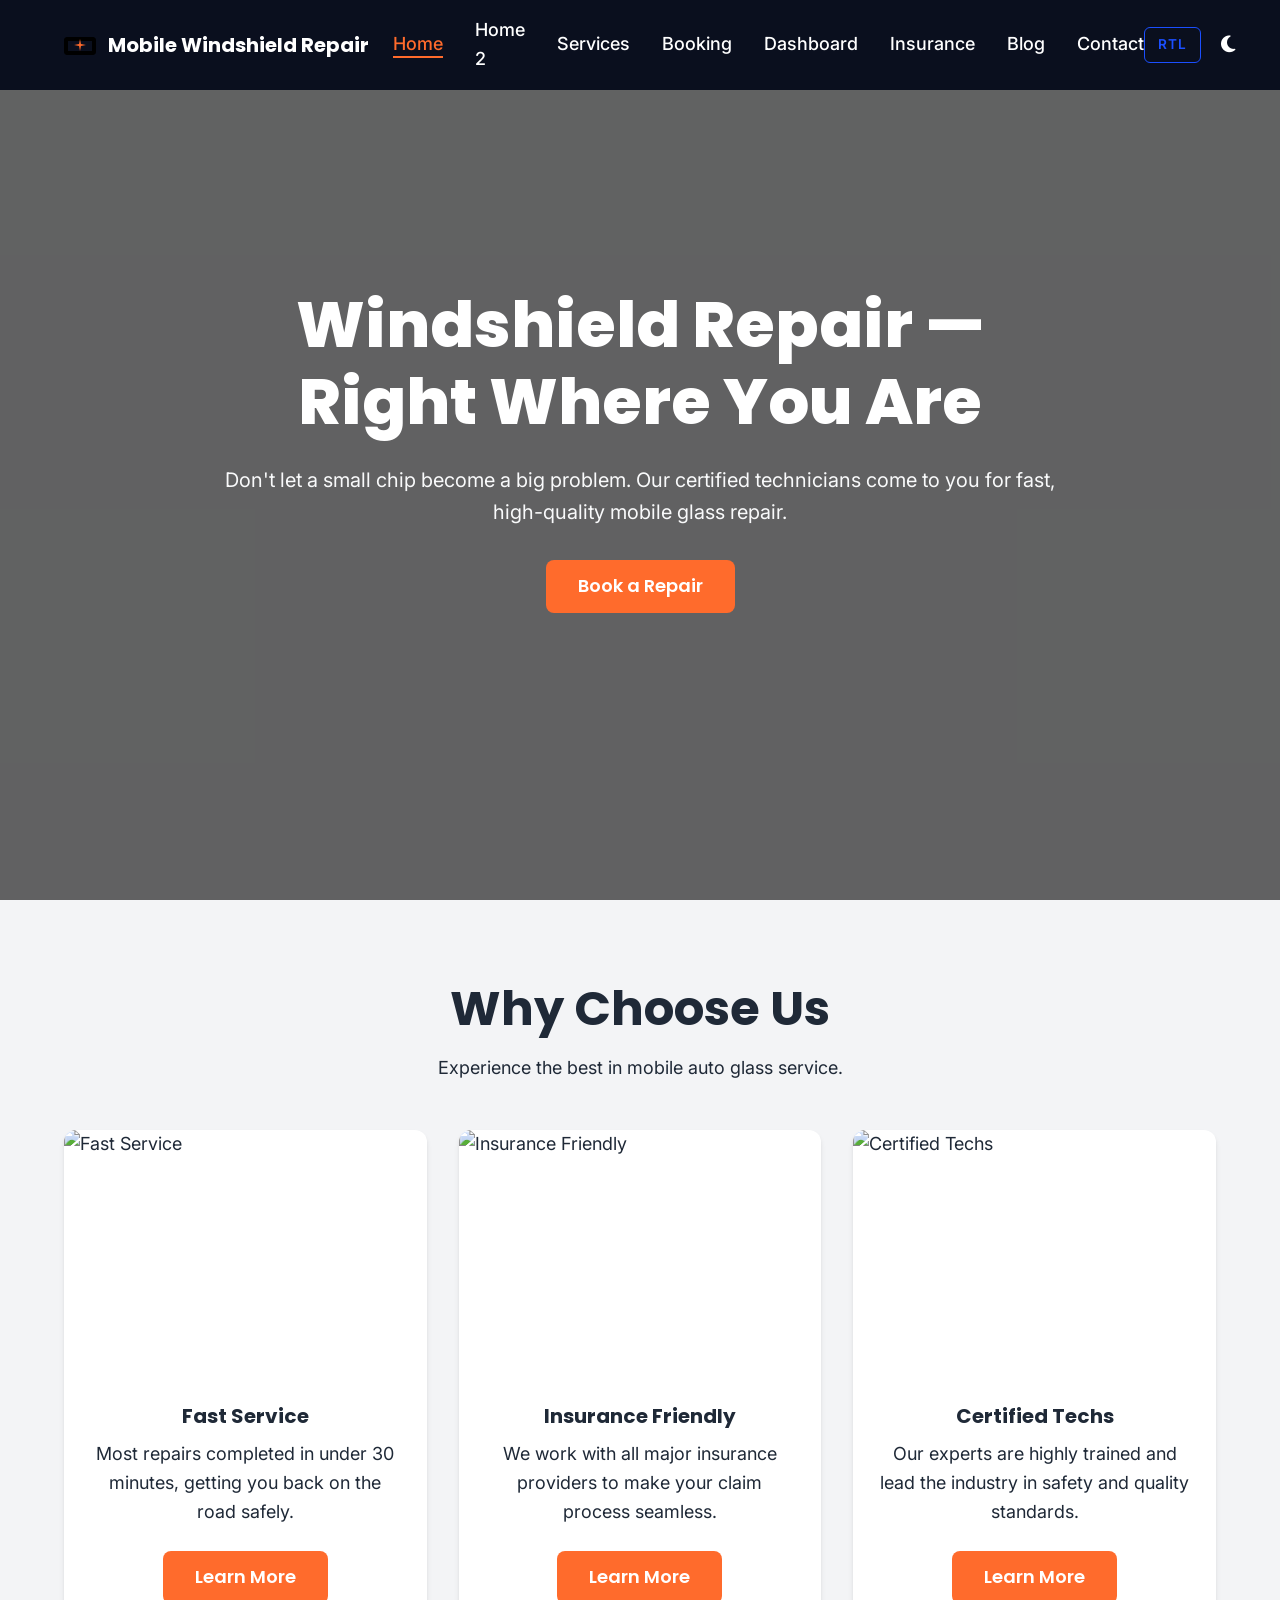
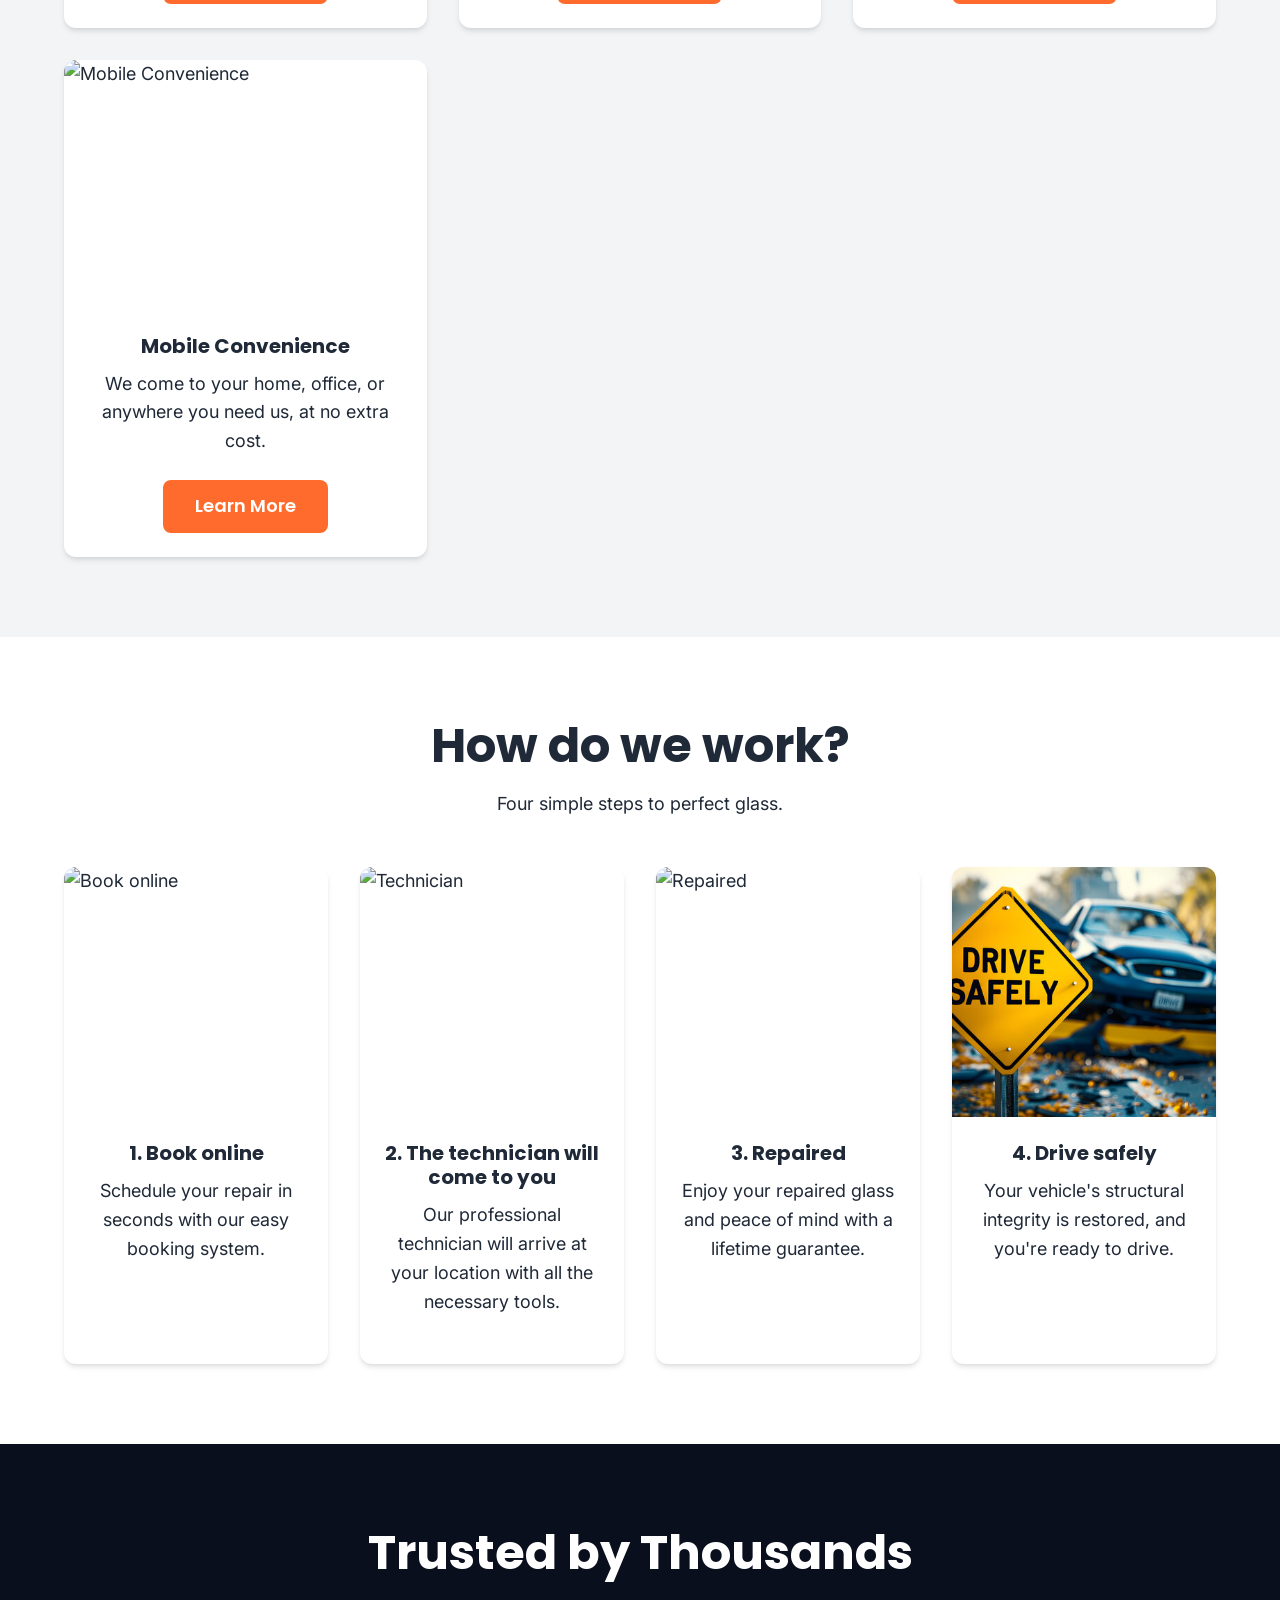
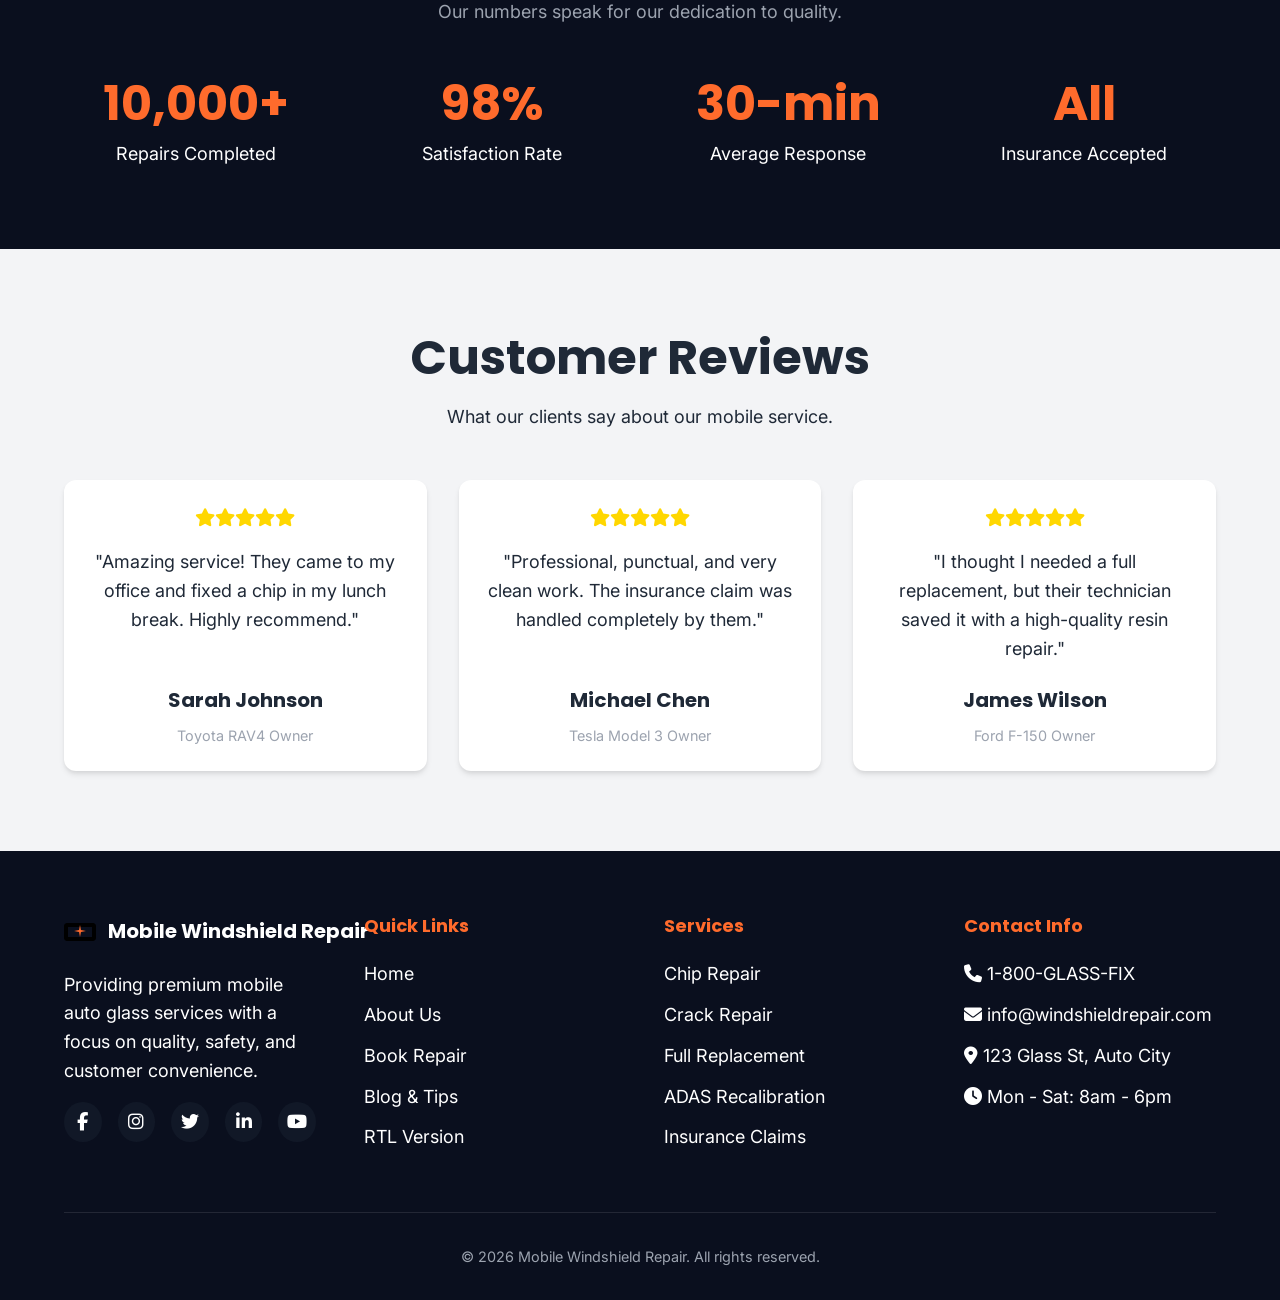
==== index.html @ b6309005 "first commit" ====
<!DOCTYPE html>
<html lang="en">

<head>
    <meta charset="UTF-8">
    <meta name="viewport" content="width=device-width, initial-scale=1.0">
    <title>Mobile Windshield Repair | Professional Auto Glass Service</title>
    <link rel="icon" type="image/svg+xml" href="assets/images/logo/logo.svg">

    <!-- Meta Tags for SEO -->
    <meta name="description"
        content="Fast, reliable mobile windshield repair and replacement services at your location. We handle insurance claims and offer same-day service.">

    <!-- CDN Links -->
    <link rel="preconnect" href="https://fonts.googleapis.com">
    <link
        href="https://fonts.googleapis.com/css2?family=Poppins:wght@400;600;700;800&family=Inter:wght@400;500;600&display=swap"
        rel="stylesheet">
    <link rel="stylesheet" href="https://cdnjs.cloudflare.com/ajax/libs/font-awesome/6.5.0/css/all.min.css">

    <!-- Custom CSS -->
    <link rel="stylesheet" href="assets/css/style.css">
    <link rel="stylesheet" href="assets/css/dark-mode.css">
    <link rel="stylesheet" href="assets/css/rtl.css">
    <link rel="stylesheet" href="assets/css/responsive.css">
</head>

<body>

    <!-- Navbar -->
    <nav class="navbar" id="main-nav">
        <a href="index.html" class="nav-brand">
            <img src="assets/images/logo/logo.svg" alt="Mobile Windshield Repair Logo" width="32" height="32">
            <span>Mobile Windshield Repair</span>
        </a>

        <ul class="nav-links">
            <li><a href="index.html" class="active">Home</a></li>
            <li><a href="home2.html">Home 2</a></li>
            <li><a href="services.html">Services</a></li>
            <li><a href="booking.html">Booking</a></li>
            <li><a href="dashboard.html">Dashboard</a></li>
            <li><a href="insurance.html">Insurance</a></li>
            <li><a href="blog.html">Blog</a></li>
            <li><a href="contact.html">Contact</a></li>
        </ul>

        <div class="nav-actions">
            <a href="#" id="rtl-toggle" class="rtl-btn">RTL</a>
            <button class="theme-toggle" aria-label="Toggle Dark Mode">
                <i class="fas fa-moon"></i>
            </button>
            <div class="mobile-toggle">
                <i class="fas fa-bars"></i>
            </div>
        </div>
    </nav>

    <!-- Hero Section -->
    <header class="hero"
        style="background-image: url('https://images.unsplash.com/photo-1635350736475-c8cef4b21906?ixlib=rb-4.0.3&auto=format&fit=crop&w=1600&q=80');">
        <div class="hero-overlay"></div>
        <div class="hero-content">
            <h1>Windshield Repair — Right Where You Are</h1>
            <p>Don't let a small chip become a big problem. Our certified technicians come to you for fast, high-quality
                mobile glass repair.</p>
            <div class="btn-wrapper">
                <a href="booking.html" class="btn">Book a Repair</a>
            </div>
        </div>
    </header>

    <!-- Section 1: Why Choose Us -->
    <section class="overview">
        <div class="section-title">
            <h2>Why Choose Us</h2>
            <p>Experience the best in mobile auto glass service.</p>
        </div>
        <div class="card-grid">
            <div class="card">
                <img src="https://images.unsplash.com/photo-1619642751034-765dfdf7c58e?auto=format&fit=crop&w=800&q=80"
                    alt="Fast Service" class="card-img">
                <div class="card-body">
                    <h3 class="card-title">Fast Service</h3>
                    <p class="card-text">Most repairs completed in under 30 minutes, getting you back on the road
                        safely.</p>
                    <div class="btn-wrapper">
                        <a href="services.html" class="btn">Learn More</a>
                    </div>
                </div>
            </div>
            <div class="card">
                <img src="https://images.unsplash.com/photo-1450101499163-c8848c66ca85?auto=format&fit=crop&w=800&q=80"
                    alt="Insurance Friendly" class="card-img">
                <div class="card-body">
                    <h3 class="card-title">Insurance Friendly</h3>
                    <p class="card-text">We work with all major insurance providers to make your claim process seamless.
                    </p>
                    <div class="btn-wrapper">
                        <a href="insurance.html" class="btn">Learn More</a>
                    </div>
                </div>
            </div>
            <div class="card">
                <img src="https://images.unsplash.com/photo-1581092160562-40aa08e78837?auto=format&fit=crop&w=800&q=80"
                    alt="Certified Techs" class="card-img">
                <div class="card-body">
                    <h3 class="card-title">Certified Techs</h3>
                    <p class="card-text">Our experts are highly trained and lead the industry in safety and quality
                        standards.</p>
                    <div class="btn-wrapper">
                        <a href="about.html" class="btn">Learn More</a>
                    </div>
                </div>
            </div>
            <div class="card">
                <img src="https://images.unsplash.com/photo-1533473359331-0135ef1b58bf?auto=format&fit=crop&w=800&q=80"
                    alt="Mobile Convenience" class="card-img">
                <div class="card-body">
                    <h3 class="card-title">Mobile Convenience</h3>
                    <p class="card-text">We come to your home, office, or anywhere you need us, at no extra cost.</p>
                    <div class="btn-wrapper">
                        <a href="booking.html" class="btn">Learn More</a>
                    </div>
                </div>
            </div>
        </div>
    </section>

    <!-- Section 2: How Do We Work? -->
    <section class="process" style="background-color: var(--white);">
        <div class="section-title">
            <h2>How do we work?</h2>
            <p>Four simple steps to perfect glass.</p>
        </div>
        <div class="card-grid" style="grid-template-columns: repeat(auto-fit, minmax(250px, 1fr));">
            <div class="card">
                <img src="https://images.unsplash.com/photo-1512428559087-560fa5ceab42?auto=format&fit=crop&w=800&q=80"
                    alt="Book online" class="card-img">
                <div class="card-body">
                    <h3 class="card-title">1. Book online</h3>
                    <p class="card-text">Schedule your repair in seconds with our easy booking system.</p>
                </div>
            </div>
            <div class="card">
                <img src="https://images.unsplash.com/photo-1549194388-f61be84a6e9e?auto=format&fit=crop&w=800&q=80"
                    alt="Technician" class="card-img">
                <div class="card-body">
                    <h3 class="card-title">2. The technician will come to you</h3>
                    <p class="card-text">Our professional technician will arrive at your location with all the necessary
                        tools.</p>
                </div>
            </div>
            <div class="card">
                <img src="assets/images/repaired.png" alt="Repaired" class="card-img">
                <div class="card-body">
                    <h3 class="card-title">3. Repaired</h3>
                    <p class="card-text">Enjoy your repaired glass and peace of mind with a lifetime guarantee.</p>
                </div>
            </div>
            <div class="card">
                <img src="assets/images/Drive safely.png" alt="Safe Driving" class="card-img">
                <div class="card-body">
                    <h3 class="card-title">4. Drive safely</h3>
                    <p class="card-text">Your vehicle's structural integrity is restored, and you're ready to drive.</p>
                </div>
            </div>
        </div>
    </section>

    <!-- Section 3: Trust Stats -->
    <section class="stats" style="background: var(--dark-bg); color: var(--white);">
        <div class="section-title">
            <h2 style="color: var(--white);">Trusted by Thousands</h2>
            <p style="color: var(--text-muted);">Our numbers speak for our dedication to quality.</p>
        </div>
        <div class="card-grid" style="grid-template-columns: repeat(auto-fit, minmax(200px, 1fr));">
            <div class="stat-item" style="text-align: center;">
                <h3 style="font-size: 3rem; color: var(--accent); margin-bottom: 0.5rem;">10,000+</h3>
                <p>Repairs Completed</p>
            </div>
            <div class="stat-item" style="text-align: center;">
                <h3 style="font-size: 3rem; color: var(--accent); margin-bottom: 0.5rem;">98%</h3>
                <p>Satisfaction Rate</p>
            </div>
            <div class="stat-item" style="text-align: center;">
                <h3 style="font-size: 3rem; color: var(--accent); margin-bottom: 0.5rem;">30-min</h3>
                <p>Average Response</p>
            </div>
            <div class="stat-item" style="text-align: center;">
                <h3 style="font-size: 3rem; color: var(--accent); margin-bottom: 0.5rem;">All</h3>
                <p>Insurance Accepted</p>
            </div>
        </div>
    </section>

    <!-- Section 4: Testimonials -->
    <section class="testimonials">
        <div class="section-title">
            <h2>Customer Reviews</h2>
            <p>What our clients say about our mobile service.</p>
        </div>
        <div class="card-grid">
            <div class="card">
                <div class="card-body">
                    <div class="stars" style="color: #FFD700; margin-bottom: 1rem;">
                        <i class="fas fa-star"></i><i class="fas fa-star"></i><i class="fas fa-star"></i><i
                            class="fas fa-star"></i><i class="fas fa-star"></i>
                    </div>
                    <p class="card-text">"Amazing service! They came to my office and fixed a chip in my lunch break.
                        Highly recommend."</p>
                    <h4 class="card-title">Sarah Johnson</h4>
                    <p style="font-size: 0.9rem; color: var(--text-muted);">Toyota RAV4 Owner</p>
                </div>
            </div>
            <div class="card">
                <div class="card-body">
                    <div class="stars" style="color: #FFD700; margin-bottom: 1rem;">
                        <i class="fas fa-star"></i><i class="fas fa-star"></i><i class="fas fa-star"></i><i
                            class="fas fa-star"></i><i class="fas fa-star"></i>
                    </div>
                    <p class="card-text">"Professional, punctual, and very clean work. The insurance claim was handled
                        completely by them."</p>
                    <h4 class="card-title">Michael Chen</h4>
                    <p style="font-size: 0.9rem; color: var(--text-muted);">Tesla Model 3 Owner</p>
                </div>
            </div>
            <div class="card">
                <div class="card-body">
                    <div class="stars" style="color: #FFD700; margin-bottom: 1rem;">
                        <i class="fas fa-star"></i><i class="fas fa-star"></i><i class="fas fa-star"></i><i
                            class="fas fa-star"></i><i class="fas fa-star"></i>
                    </div>
                    <p class="card-text">"I thought I needed a full replacement, but their technician saved it with a
                        high-quality resin repair."</p>
                    <h4 class="card-title">James Wilson</h4>
                    <p style="font-size: 0.9rem; color: var(--text-muted);">Ford F-150 Owner</p>
                </div>
            </div>
        </div>
    </section>

    <!-- Footer -->
    <footer>
        <div class="footer-grid">
            <div class="footer-column">
                <div class="footer-logo">
                    <a href="index.html" class="nav-brand">
                        <img src="assets/images/logo/logo.svg" alt="Mobile Windshield Repair Logo" width="32"
                            height="32">
                        <span>Mobile Windshield Repair</span>
                    </a>
                </div>
                <p>Providing premium mobile auto glass services with a focus on quality, safety, and customer
                    convenience.</p>
                <div class="social-links">
                    <a href="#"><i class="fab fa-facebook-f"></i></a>
                    <a href="#"><i class="fab fa-instagram"></i></a>
                    <a href="#"><i class="fab fa-twitter"></i></a>
                    <a href="#"><i class="fab fa-linkedin-in"></i></a>
                    <a href="#"><i class="fab fa-youtube"></i></a>
                </div>
            </div>
            <div class="footer-column">
                <h4>Quick Links</h4>
                <ul class="footer-links">
                    <li><a href="index.html">Home</a></li>
                    <li><a href="about.html">About Us</a></li>
                    <li><a href="booking.html">Book Repair</a></li>
                    <li><a href="blog.html">Blog & Tips</a></li>
                    <li><a href="rtl.html">RTL Version</a></li>
                </ul>
            </div>
            <div class="footer-column">
                <h4>Services</h4>
                <ul class="footer-links">
                    <li><a href="services.html">Chip Repair</a></li>
                    <li><a href="services.html">Crack Repair</a></li>
                    <li><a href="services.html">Full Replacement</a></li>
                    <li><a href="services.html">ADAS Recalibration</a></li>
                    <li><a href="insurance.html">Insurance Claims</a></li>
                </ul>
            </div>
            <div class="footer-column">
                <h4>Contact Info</h4>
                <ul class="footer-links">
                    <li><i class="fas fa-phone mr-2"></i> 1-800-GLASS-FIX</li>
                    <li><i class="fas fa-envelope mr-2"></i> info@windshieldrepair.com</li>
                    <li><i class="fas fa-map-marker-alt mr-2"></i> 123 Glass St, Auto City</li>
                    <li><i class="fas fa-clock mr-2"></i> Mon - Sat: 8am - 6pm</li>
                </ul>
            </div>
        </div>
        <div class="copyright-bar">
            &copy; 2026 Mobile Windshield Repair. All rights reserved.
        </div>
    </footer>

    <!-- Scripts -->
    <script src="assets/js/main.js"></script>
</body>

</html>
---- assets/css/style.css ----
:root {
  --primary: #1B4FFF;
  --primary-dark: #0D2EB0;
  --accent: #FF6B2C;
  --dark-bg: #0A0F1E;
  --dark-surface: #111827;
  --text-light: #F9FAFB;
  --text-muted: #9CA3AF;
  --card-bg: #FFFFFF;
  --border: #E5E7EB;
  --text-dark: #1F2937;
  --white: #FFFFFF;
  --transition: all 0.3s cubic-bezier(0.4, 0, 0.2, 1);
  --shadow: 0 4px 6px -1px rgba(0, 0, 0, 0.1), 0 2px 4px -1px rgba(0, 0, 0, 0.06);
  --shadow-lg: 0 10px 15px -3px rgba(0, 0, 0, 0.1), 0 4px 6px -2px rgba(0, 0, 0, 0.05);
}

* {
  margin: 0;
  padding: 0;
  box-sizing: border-box;
}

body {
  font-family: 'Inter', sans-serif;
  font-size: clamp(1rem, 0.95rem + 0.25vw, 1.125rem);
  line-height: 1.6;
  color: var(--text-dark);
  background-color: #F3F4F6;
  overflow-x: hidden;
  transition: var(--transition);
}

h1, h2, h3, h4, h5, h6 {
  font-family: 'Poppins', sans-serif;
  font-weight: 700;
  line-height: 1.2;
  margin-bottom: 1rem;
}

h1 { font-size: clamp(2.5rem, 2rem + 2.5vw, 4rem); font-weight: 800; }
h2 { font-size: clamp(2rem, 1.5rem + 2vw, 3rem); }
h3 { font-size: clamp(1.5rem, 1.2rem + 1.5vw, 2.25rem); }

a {
  text-decoration: none;
  color: inherit;
  transition: var(--transition);
}

ul { list-style: none; }

img {
  max-width: 100%;
  display: block;
  object-fit: cover;
}

/* Navbar */
.navbar {
  position: fixed;
  top: 0;
  left: 0;
  width: 100%;
  padding: 1rem 5%;
  display: flex;
  justify-content: space-between;
  align-items: center;
  z-index: 1000;
  transition: var(--transition);
  background: var(--dark-bg); /* Per rule: Logo never on white background */
  color: var(--white);
}

.navbar.scrolled {
  padding: 0.75rem 5%;
  background: var(--dark-surface);
  box-shadow: var(--shadow);
}

.nav-brand {
  display: flex;
  align-items: center;
  gap: 0.75rem;
  text-decoration: none;
  white-space: nowrap;
}

.nav-brand img {
  width: 32px;
  height: 32px;
  object-fit: contain;
}

.nav-brand span {
  font-family: 'Poppins', sans-serif;
  font-weight: 700;
  font-size: 1.25rem;
  color: var(--white);
  line-height: 1;
}

.nav-links {
  display: flex;
  gap: 2rem;
  align-items: center;
  margin-left: 3.5rem;
}

.nav-links a {
  position: relative;
  font-weight: 500;
  transition: var(--transition);
}

.nav-links a::after {
  content: '';
  position: absolute;
  width: 0;
  height: 2px;
  bottom: -4px;
  left: 0;
  background-color: var(--accent);
  transition: var(--transition);
}

.nav-links a:hover::after {
  width: 100%;
}

.nav-links a.active {
  color: var(--accent);
}

.nav-links a.active::after {
  width: 100%;
}

.nav-links a:hover {
  color: var(--accent);
}

.nav-actions {
  display: flex;
  align-items: center;
  gap: 1.25rem;
  margin-left: auto;
}

.rtl-btn {
  font-weight: 600;
  color: var(--primary);
  text-transform: uppercase;
  font-size: 0.85rem;
  letter-spacing: 1px;
  padding: 0.4rem 0.8rem;
  border: 1.5px solid var(--primary);
  border-radius: 6px;
  transition: var(--transition);
}

.rtl-btn:hover {
  background: var(--primary);
  color: var(--white);
}

.dark-mode .rtl-btn {
  color: var(--accent);
  border-color: var(--accent);
}

.dark-mode .rtl-btn:hover {
  background: var(--accent);
  color: var(--dark-bg);
}

/* Mobile Sidebar / Drawer */
.mobile-nav-overlay {
  position: fixed;
  top: 0;
  left: 0;
  width: 100%;
  height: 100%;
  background: rgba(0, 0, 0, 0.5);
  backdrop-filter: blur(4px);
  z-index: 998;
  opacity: 0;
  visibility: hidden;
  transition: var(--transition);
}

.mobile-nav-overlay.active {
  opacity: 1;
  visibility: visible;
}

.theme-toggle {
  background: none;
  border: none;
  color: var(--white);
  cursor: pointer;
  font-size: 1.2rem;
  transition: var(--transition);
}

.theme-toggle:hover {
  color: var(--accent);
  transform: rotate(15deg);
}

.mobile-toggle {
  display: none;
  font-size: 1.5rem;
  cursor: pointer;
  color: var(--white);
  line-height: 1;
  display: flex;
  align-items: center;
  justify-content: center;
}

/* Hero Section */
.hero {
  position: relative;
  height: 100vh;
  min-height: 600px;
  width: 100%;
  display: flex;
  align-items: center;
  justify-content: center;
  text-align: center;
  background-size: cover;
  background-position: center;
  background-repeat: no-repeat;
  color: var(--white);
}

.hero-overlay {
  position: absolute;
  top: 0;
  left: 0;
  width: 100%;
  height: 100%;
  background: rgba(0, 0, 0, 0.6);
  z-index: 1;
}

.hero-content {
  position: relative;
  z-index: 2;
  padding: 0 1rem;
  max-width: 900px;
}

.hero h1 { margin-bottom: 1.5rem; }
.hero p {
  font-size: 1.25rem;
  margin-bottom: 2rem;
  color: var(--text-light);
}

/* Buttons */
.btn-wrapper {
  display: flex;
  justify-content: center;
  width: 100%;
}

.btn {
  background: var(--accent);
  color: white;
  padding: 12px 32px;
  border-radius: 8px;
  border: none;
  cursor: pointer;
  font-weight: 600;
  font-family: 'Poppins', sans-serif;
  transition: var(--transition);
  display: inline-block;
}

.btn:hover {
  background: var(--primary-dark);
  transform: translateY(-2px);
  box-shadow: var(--shadow-lg);
}

.btn-outline {
  background: transparent;
  border: 2px solid var(--white);
  color: var(--white);
}

.btn-outline:hover {
  background: var(--white);
  color: var(--dark-bg);
}

/* Generic Section Styling */
section {
  padding: 5rem 5%;
}

.section-title {
  text-align: center;
  margin-bottom: 3rem;
}

/* Cards */
.card-grid {
  display: grid;
  grid-template-columns: repeat(auto-fit, minmax(320px, 1fr));
  gap: 2rem;
  width: 100%;
  max-width: 1200px;
  margin: 0 auto;
}

.card {
  background: var(--card-bg);
  border-radius: 12px;
  overflow: hidden;
  box-shadow: var(--shadow);
  transition: var(--transition);
  display: flex;
  flex-direction: column;
  height: 100%; /* Ensure all cards in a row have the same height */
}

.card:hover {
  transform: translateY(-10px);
  box-shadow: var(--shadow-lg);
}

.card-img {
  width: 100%;
  height: 250px;
  object-fit: cover;
}

.card-body {
  padding: 1.5rem;
  display: flex;
  flex-direction: column;
  flex-grow: 1;
  text-align: center;
}

.card-title {
  font-size: 1.25rem;
  margin-bottom: 0.75rem;
}

.card-text {
  color: var(--text-dark);
  margin-bottom: 1.5rem;
  flex-grow: 1;
}

/* Global Premium FAQ - Reusable Component */
.faq-premium-section {
  background: var(--white);
  padding: 5rem 2rem;
}

.faq-premium-section.alt-bg {
  background: #F0FDF9; /* Light teal background */
}

.faq-premium-container {
  max-width: 900px;
  margin: 0 auto;
}

.faq-premium-badge {
  color: #1D9E75;
  font-weight: 700;
  text-transform: uppercase;
  font-size: 0.85rem;
  letter-spacing: 1.5px;
  display: block;
  text-align: center;
  margin-bottom: 0.75rem;
}

.faq-premium-title {
  font-size: 2.5rem;
  font-weight: 800;
  text-align: center;
  margin-bottom: 3.5rem;
  color: #2D3E50;
}

.faq-premium-item {
  background: var(--white);
  border: 1px solid #E0E7ED;
  border-radius: 18px;
  margin-bottom: 1.25rem;
  transition: all 0.4s cubic-bezier(0.4, 0, 0.2, 1);
  box-shadow: 0 4px 12px rgba(0,0,0,0.03);
}

.faq-premium-item.active {
  border-color: #9FE1CB;
  box-shadow: 0 12px 30px rgba(29, 158, 117, 0.12);
}

.faq-premium-header {
  padding: 1.75rem 2rem;
  display: flex;
  align-items: center;
  gap: 1.5rem;
  cursor: pointer;
  user-select: none;
}

.faq-q-icon {
  width: 30px;
  height: 30px;
  background: #1D9E75;
  color: var(--white);
  border-radius: 50%;
  display: flex;
  align-items: center;
  justify-content: center;
  font-size: 0.85rem;
  flex-shrink: 0;
}

.faq-premium-header h4 {
  margin: 0;
  font-size: 1.2rem;
  font-weight: 700;
  color: #2D3E50;
  flex-grow: 1;
}

.faq-toggle-icon {
  width: 36px;
  height: 36px;
  background: #F0FDF9;
  color: #1D9E75;
  border-radius: 50%;
  display: flex;
  align-items: center;
  justify-content: center;
  transition: all 0.3s ease;
}

.faq-premium-item.active .faq-toggle-icon {
  background: #1D9E75;
  color: var(--white);
  transform: rotate(180deg);
}

.faq-premium-content {
  max-height: 0;
  overflow: hidden;
  transition: all 0.4s cubic-bezier(0.4, 0, 0.2, 1);
  padding: 0 2rem 0 4.8rem;
  color: #64748B;
  font-size: 1.05rem;
  line-height: 1.7;
}

.faq-premium-item.active .faq-premium-content {
  max-height: 400px;
  padding-bottom: 2rem;
}

.contact-card {
  display: flex !important;
  flex-direction: column !important;
  height: 100% !important;
  justify-content: flex-start;
}

.contact-card p {
  min-height: 3rem; /* Space for ~2 lines of text */
  margin-bottom: 1.5rem;
}

.contact-card .btn-wrapper {
  margin-top: auto !important;
}

.contact-main-grid {
  display: grid;
  grid-template-columns: 1.2fr 0.8fr;
  gap: 3rem;
  max-width: 1200px;
  margin: 0 auto;
  align-items: stretch;
}

.contact-form-side,
.contact-map-side {
  display: flex;
  flex-direction: column;
}

.contact-form-side .card {
  flex-grow: 1;
  display: flex;
  flex-direction: column;
}

.contact-form-side form {
  flex-grow: 1;
  display: flex;
  flex-direction: column;
}

.form-message-wrapper {
  flex-grow: 1;
  display: flex;
  flex-direction: column;
  margin-bottom: 1.5rem;
}

.form-message-wrapper textarea {
  flex-grow: 1;
  min-height: 120px;
}

.contact-map-side iframe {
  flex-grow: 1;
  border-radius: 12px;
  box-shadow: var(--shadow);
  min-height: 450px;
}

@media (max-width: 992px) {
  .contact-main-grid {
    grid-template-columns: 1fr;
  }
  .contact-map-side iframe {
    height: 400px;
  }
}

/* Footer */
footer {
  background: var(--dark-bg);
  color: var(--white);
  padding: 4rem 5% 2rem;
}

.footer-grid {
  display: grid;
  grid-template-columns: repeat(auto-fit, minmax(200px, 1fr));
  gap: 3rem;
  margin-bottom: 3rem;
}

.footer-logo {
  margin-bottom: 1.5rem;
}

.footer-column h4 {
  margin-bottom: 1.5rem;
  color: var(--accent);
}

.footer-links li {
  margin-bottom: 0.75rem;
}

.footer-links a:hover {
  color: var(--accent);
  padding-left: 5px;
}

.social-links {
  display: flex;
  gap: 1rem;
  margin-top: 1rem;
}

.social-links a {
  width: 40px;
  height: 40px;
  border-radius: 50%;
  background: var(--dark-surface);
  display: flex;
  align-items: center;
  justify-content: center;
  transition: var(--transition);
}

.social-links a:hover {
  background: var(--accent);
  transform: translateY(-3px);
}

.copyright-bar {
  text-align: center;
  padding-top: 2rem;
  border-top: 1px solid rgba(255, 255, 255, 0.1);
  font-size: 0.9rem;
  color: var(--text-muted);
}

/* Dashboard Sidebar (Mobile) */
.dashboard-sidebar {
  position: fixed;
  top: 0;
  left: -280px;
  width: 280px;
  height: 100%;
  background: var(--dark-surface);
  z-index: 1001;
  padding: 6rem 1.5rem 2rem;
  transition: var(--transition);
  box-shadow: var(--shadow-lg);
  display: flex;
  flex-direction: column;
}

.dashboard-sidebar.active {
  left: 0;
}

[dir="rtl"] .dashboard-sidebar {
  left: auto;
  right: -280px;
}

[dir="rtl"] .dashboard-sidebar.active {
  right: 0;
}

.sidebar-links {
  list-style: none;
  margin-top: 1rem;
}

.sidebar-links li {
  margin-bottom: 0.5rem;
}

.sidebar-links a {
  color: var(--white);
  font-size: 1.1rem;
  display: flex;
  align-items: center;
  gap: 1rem;
  padding: 0.8rem 1rem;
  border-radius: 8px;
  transition: var(--transition);
}

.sidebar-links a:hover,
.sidebar-links a.active {
  background: var(--accent);
  color: var(--white);
}

.sidebar-toggle {
  display: none;
  background: none;
  border: none;
  color: var(--primary);
  font-size: 1.5rem;
  cursor: pointer;
  margin-bottom: 1.5rem;
}

@media (max-width: 1024px) {
  .sidebar-toggle {
    display: block;
  }
}
---- assets/css/dark-mode.css ----
body.dark-mode {
  background-color: var(--dark-bg);
  color: var(--text-light);
}

.dark-mode :root {
  --card-bg: var(--dark-surface);
  --text-dark: var(--text-light);
  --border: rgba(255, 255, 255, 0.1);
}

.dark-mode .card {
  background: var(--dark-surface);
  border: 1px solid var(--border);
}

.dark-mode .card-text {
  color: var(--text-muted);
}

.dark-mode section {
  background: var(--dark-bg);
}

.dark-mode section:nth-child(even) {
  background: var(--dark-surface);
}

.dark-mode p {
  color: var(--text-muted);
}

.dark-mode .nav-links a {
  color: var(--text-light);
}

.dark-mode .navbar.scrolled {
  background: rgba(10, 15, 30, 0.95);
  backdrop-filter: blur(10px);
}
---- assets/css/rtl.css ----
/* Global RTL adjustments */
[dir="rtl"] {
    direction: rtl;
}

[dir="rtl"] body {
    text-align: right;
    font-family: 'Inter', 'Poppins', sans-serif;
}

/* Navbar Mirroring */
[dir="rtl"] .navbar {
    flex-direction: row-reverse !important;
}

[dir="rtl"] .nav-brand {
    margin-right: 0 !important;
    margin-left: auto !important;
    flex-direction: row-reverse;
}

[dir="rtl"] .nav-links {
    flex-direction: column; /* Mobile Drawer */
    text-align: right;
    margin-left: 0 !important;
}

@media (min-width: 1025px) {
    [dir="rtl"] .nav-links {
        flex-direction: row-reverse !important;
        margin-right: 3.5rem !important;
        margin-left: 0 !important;
    }
}

[dir="rtl"] .nav-actions {
    flex-direction: row-reverse;
    margin-right: auto !important;
    margin-left: 0 !important;
}

/* Component Mirroring */
[dir="rtl"] .hero-content {
    text-align: right;
}

[dir="rtl"] .card {
    text-align: right;
}

[dir="rtl"] .card-img {
    order: 2; /* If grid/flex */
}

[dir="rtl"] .btn-wrapper {
    justify-content: flex-start;
}

[dir="rtl"] .faq-premium-header {
    flex-direction: row-reverse;
}

[dir="rtl"] .faq-premium-content {
    padding-right: 4.5rem;
    padding-left: 1.5rem;
}

[dir="rtl"] .footer-grid {
    text-align: right;
}

[dir="rtl"] .footer-column {
    text-align: right;
}

[dir="rtl"] .social-links {
    flex-direction: row-reverse;
    justify-content: flex-start;
}

[dir="rtl"] .ml-auto {
    margin-right: auto;
    margin-left: 0;
}

[dir="rtl"] .mr-2 {
    margin-left: 0.5rem;
    margin-right: 0;
}

[dir="rtl"] .fa-chevron-right::before { content: "\f053"; }
[dir="rtl"] .fa-chevron-left::before { content: "\f054"; }
[dir="rtl"] .fa-arrow-right::before { content: "\f060"; }
---- assets/css/responsive.css ----
/* Global Overflow Safety */
html, body {
  overflow-x: hidden;
  width: 100%;
  position: relative;
}

/* 1. Mobile (Up to 576px) */
@media (max-width: 576px) {
  .nav-links {
    position: fixed;
    top: 0;
    right: -100%;
    width: 280px;
    height: 100vh;
    background: var(--dark-surface);
    flex-direction: column;
    padding: 6rem 2rem 2rem;
    z-index: 1000;
    transition: 0.4s ease-in-out;
    box-shadow: -10px 0 30px rgba(0,0,0,0.3);
  }

  [dir="rtl"] .nav-links {
    right: auto;
    left: -100%;
    box-shadow: 10px 0 30px rgba(0,0,0,0.3);
  }

  .nav-links.active {
    right: 0;
  }

  [dir="rtl"] .nav-links.active {
    right: auto;
    left: 0;
  }

  .nav-links li {
    width: 100%;
  }

  .nav-links a {
    font-size: 1.2rem;
    display: block;
    padding: 0.8rem 0;
    color: var(--white);
  }

  .mobile-toggle {
    display: flex !important;
  }

  .nav-brand span {
    font-size: 1rem;
  }

  .nav-brand img {
    width: 26px;
    height: 26px;
  }

  .nav-actions {
    gap: 0.75rem;
  }

  .rtl-btn {
    font-size: 0.75rem;
    padding: 0.3rem 0.6rem;
  }

  footer {
    text-align: center;
  }

  .social-links {
    justify-content: center;
  }

  .hero h1 { font-size: 2.2rem; }
  .section-title h2 { font-size: 1.8rem; }
  .card-grid { grid-template-columns: 1fr; }
}

/* 2. Tablet (577px – 1024px) */
@media (min-width: 577px) and (max-width: 1024px) {
  .nav-links {
    position: fixed;
    top: 0;
    right: -100%;
    width: 320px;
    height: 100vh;
    background: var(--dark-surface);
    flex-direction: column;
    padding: 6rem 2rem 2rem;
    z-index: 1000;
    transition: 0.4s ease-in-out;
  }

  .nav-links.active {
    right: 0;
  }

  [dir="rtl"] .nav-links {
    right: auto;
    left: -100%;
  }

  [dir="rtl"] .nav-links.active {
    right: auto;
    left: 0;
  }

  .mobile-toggle {
    display: block !important;
  }

  .card-grid { grid-template-columns: repeat(2, 1fr); }
  .hero h1 { font-size: 3rem; }
}

/* 3. Desktop (Above 1024px) */
@media (min-width: 1025px) {
  .mobile-toggle { display: none !important; }
  .mobile-nav-overlay { display: none !important; }
}
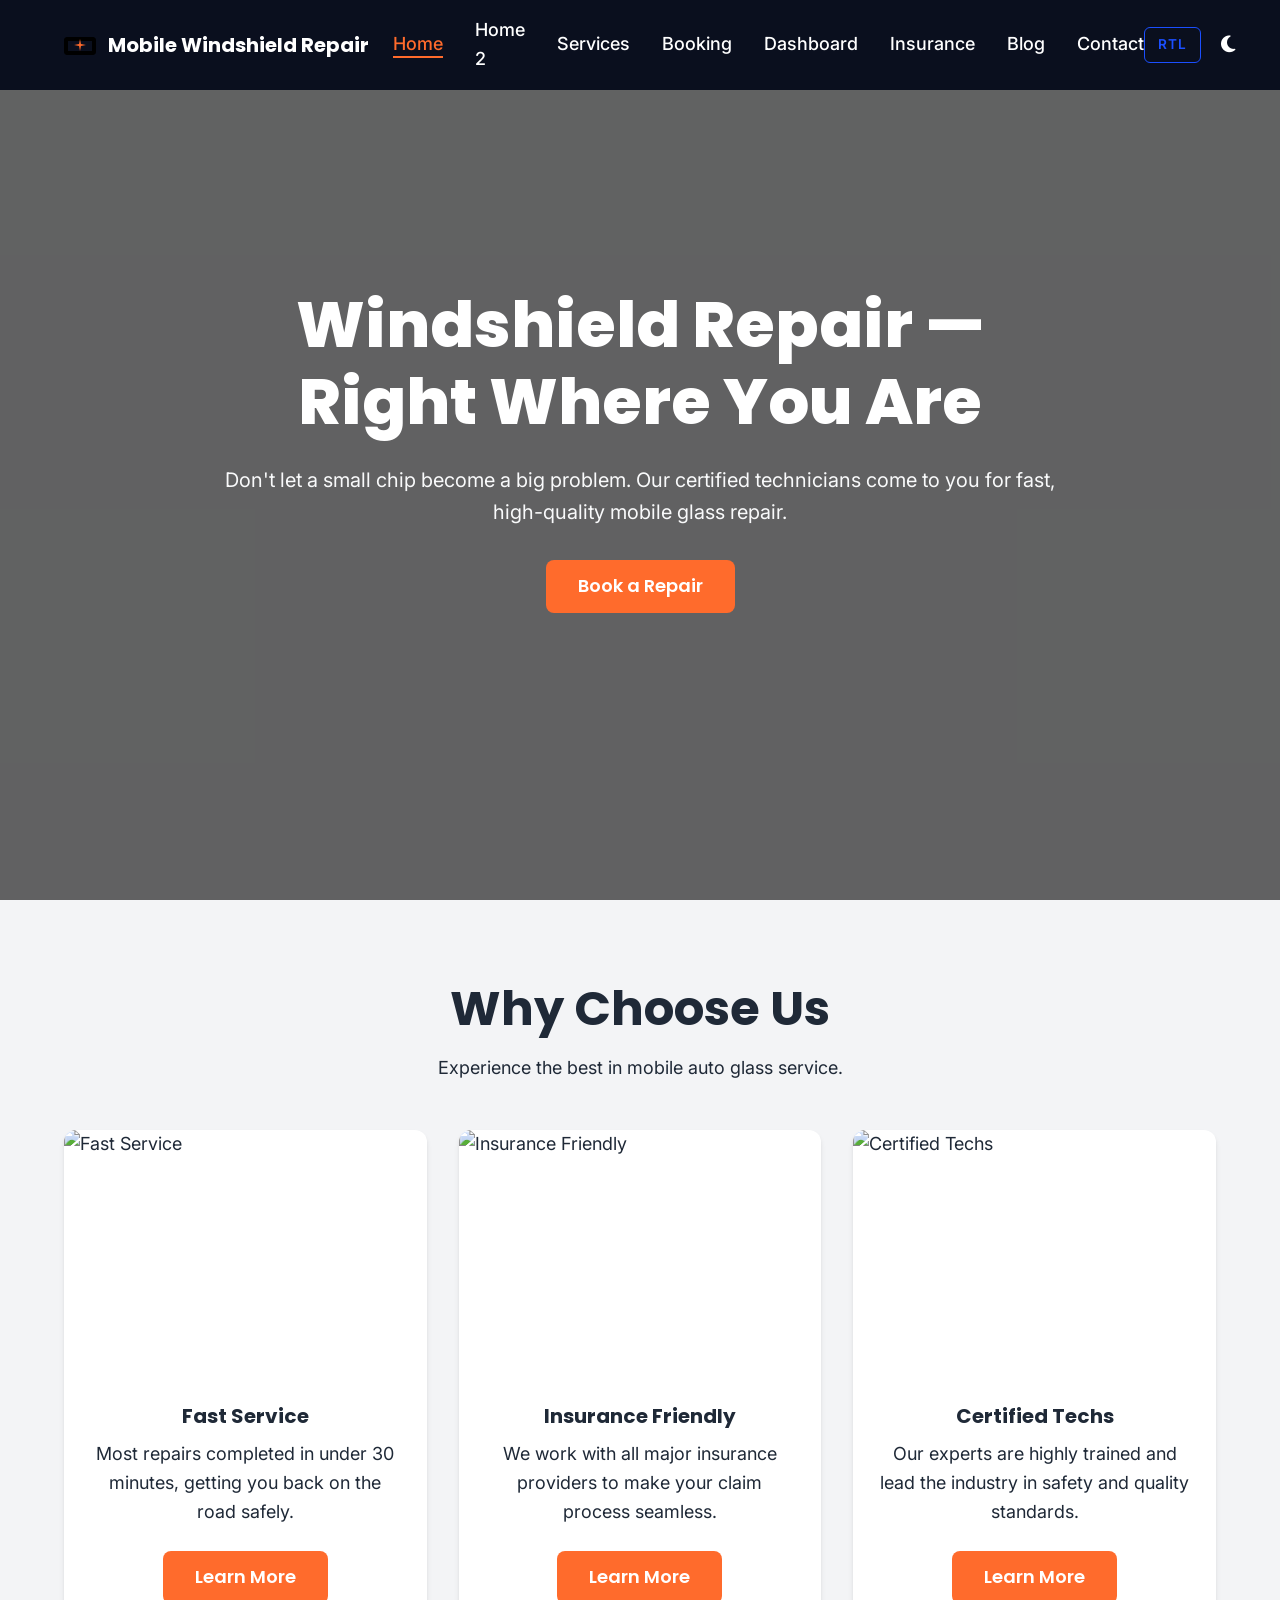
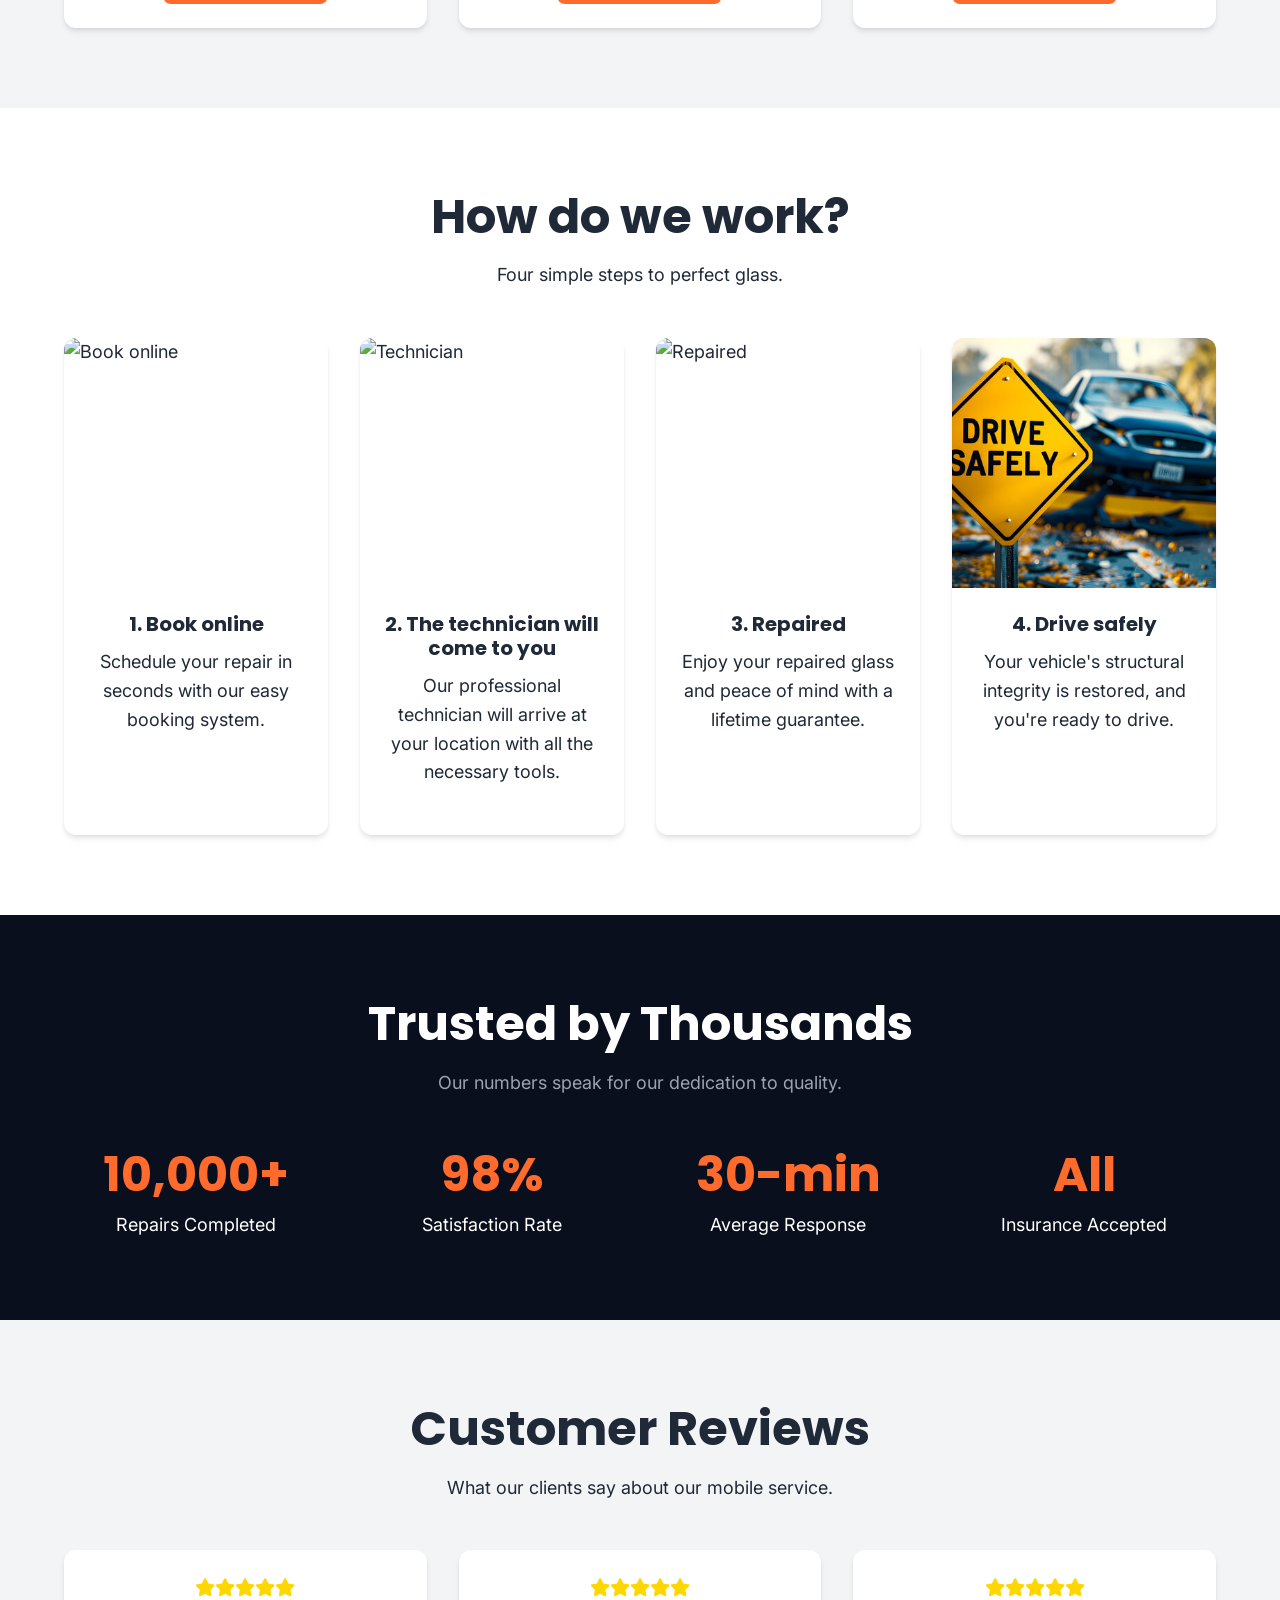
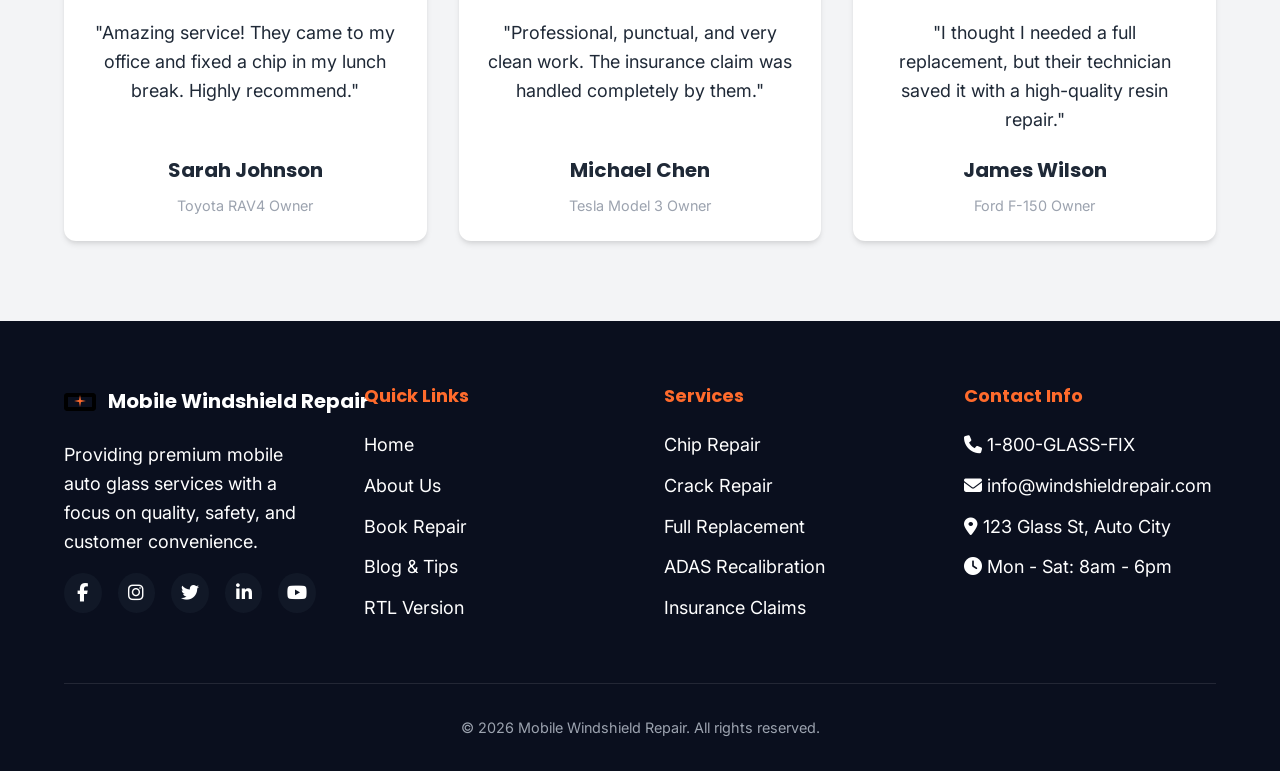
==== commit fbe35813: "commit" ====
--- a/index.html
+++ b/index.html
@@ -113,17 +113,6 @@
                     </div>
                 </div>
             </div>
-            <div class="card">
-                <img src="https://images.unsplash.com/photo-1533473359331-0135ef1b58bf?auto=format&fit=crop&w=800&q=80"
-                    alt="Mobile Convenience" class="card-img">
-                <div class="card-body">
-                    <h3 class="card-title">Mobile Convenience</h3>
-                    <p class="card-text">We come to your home, office, or anywhere you need us, at no extra cost.</p>
-                    <div class="btn-wrapper">
-                        <a href="booking.html" class="btn">Learn More</a>
-                    </div>
-                </div>
-            </div>
         </div>
     </section>
 
--- a/assets/css/rtl.css
+++ b/assets/css/rtl.css
@@ -1,4 +1,8 @@
-/* Global RTL adjustments */
+/* ==========================================================================
+   Comprehensive RTL (Right-to-Left) Styles
+   ========================================================================== */
+
+/* 1. Global & Typography */
 [dir="rtl"] {
     direction: rtl;
 }
@@ -8,63 +12,146 @@
     font-family: 'Inter', 'Poppins', sans-serif;
 }
 
-/* Navbar Mirroring */
+[dir="rtl"] h1, 
+[dir="rtl"] h2, 
+[dir="rtl"] h3,
+[dir="rtl"] h4,
+[dir="rtl"] .section-title h2,
+[dir="rtl"] .section-title p,
+[dir="rtl"] .card-title {
+    text-align: center !important;
+}
+
+/* 2. Navbar & Navigation */
 [dir="rtl"] .navbar {
-    flex-direction: row-reverse !important;
+    flex-direction: row !important; /* Keep row, but direction handles the flip */
 }
 
 [dir="rtl"] .nav-brand {
     margin-right: 0 !important;
-    margin-left: auto !important;
-    flex-direction: row-reverse;
+    margin-left: 0 !important;
 }
 
 [dir="rtl"] .nav-links {
-    flex-direction: column; /* Mobile Drawer */
-    text-align: right;
-    margin-left: 0 !important;
-}
-
-@media (min-width: 1025px) {
+    margin-left: 0 !important;
+    margin-right: 3.5rem !important;
+}
+
+[dir="rtl"] .nav-actions {
+    margin-left: 0 !important;
+    margin-right: auto !important;
+}
+
+/* Mobile Drawer (Responsive Navbar) */
+@media (max-width: 1024px) {
     [dir="rtl"] .nav-links {
-        flex-direction: row-reverse !important;
-        margin-right: 3.5rem !important;
-        margin-left: 0 !important;
-    }
-}
-
-[dir="rtl"] .nav-actions {
-    flex-direction: row-reverse;
-    margin-right: auto !important;
-    margin-left: 0 !important;
-}
-
-/* Component Mirroring */
+        left: auto !important;
+        right: -100% !important;
+        transition: right 0.4s cubic-bezier(0.4, 0, 0.2, 1);
+    }
+
+    [dir="rtl"] .nav-links.active {
+        right: 0 !important;
+        left: auto !important;
+    }
+
+    [dir="rtl"] .nav-links li {
+        text-align: right;
+    }
+}
+
+/* 3. Hero & Content Sections */
 [dir="rtl"] .hero-content {
     text-align: right;
 }
 
-[dir="rtl"] .card {
-    text-align: right;
-}
-
-[dir="rtl"] .card-img {
-    order: 2; /* If grid/flex */
+[dir="rtl"] .section-title {
+    text-align: center; /* Titles usually stay centered */
 }
 
 [dir="rtl"] .btn-wrapper {
     justify-content: flex-start;
 }
 
+/* 4. Cards & Grid Work */
+[dir="rtl"] .card {
+    text-align: right;
+}
+
+[dir="rtl"] .card-body {
+    text-align: right;
+}
+
+/* Horizontal Cards (Special case in home2.html) */
+[dir="rtl"] [style*="flex-direction: row"] {
+    flex-direction: row !important; /* RTL handles mirroring naturally if we allow it */
+}
+
+[dir="rtl"] [style*="flex-direction: row-reverse"] {
+    flex-direction: row-reverse !important;
+}
+
+/* 5. Specific Page Sections */
+/* Featured Post & Horizontal Cards */
+[dir="rtl"] .featured-post .card,
+[dir="rtl"] .services-list .card {
+    flex-direction: row !important;
+}
+
+[dir="rtl"] .featured-post .card-body,
+[dir="rtl"] .services-list .card-body {
+    text-align: right !important;
+}
+
+/* Newsletter & Forms */
+[dir="rtl"] .newsletter form {
+    flex-direction: row;
+}
+
+[dir="rtl"] .claim-form .card {
+    text-align: right !important;
+}
+
+[dir="rtl"] .form-group input,
+[dir="rtl"] .form-group select,
+[dir="rtl"] .form-group textarea {
+    text-align: right;
+}
+
+[dir="rtl"] .form-group {
+    text-align: right !important;
+}
+
+/* Specific Page Overrides */
+[dir="rtl"] .contact-main-grid {
+    grid-template-columns: 0.8fr 1.2fr !important; /* Flip column widths */
+}
+
+[dir="rtl"] .newsletter input {
+    text-align: right;
+}
+
+/* 6. Components: FAQ, Stats, Testimonials */
 [dir="rtl"] .faq-premium-header {
-    flex-direction: row-reverse;
+    flex-direction: row; /* Let RTL handle it */
 }
 
 [dir="rtl"] .faq-premium-content {
-    padding-right: 4.5rem;
-    padding-left: 1.5rem;
-}
-
+    padding: 0 4.8rem 0 2rem !important;
+}
+
+[dir="rtl"] .stat-item, 
+[dir="rtl"] .stat-card {
+    text-align: center;
+}
+
+[dir="rtl"] .stars {
+    display: flex;
+    justify-content: flex-start;
+    gap: 0.25rem;
+}
+
+/* 6. Footer */
 [dir="rtl"] .footer-grid {
     text-align: right;
 }
@@ -73,21 +160,75 @@
     text-align: right;
 }
 
+[dir="rtl"] .footer-links a:hover {
+    padding-left: 0;
+    padding-right: 5px;
+}
+
 [dir="rtl"] .social-links {
-    flex-direction: row-reverse;
     justify-content: flex-start;
 }
 
+[dir="rtl"] .copyright-bar {
+    text-align: center;
+}
+
+/* 7. Dashboard Specifics */
+[dir="rtl"] .dashboard-sidebar {
+    left: auto !important;
+    right: 0 !important;
+    box-shadow: -4px 0 10px rgba(0,0,0,0.1) !important;
+}
+
+[dir="rtl"] .main-content {
+    margin-left: 0 !important;
+    margin-right: 280px !important;
+}
+
+@media (max-width: 1024px) {
+    [dir="rtl"] .dashboard-sidebar {
+        right: -280px !important;
+        left: auto !important;
+        transform: translateX(0) !important;
+    }
+
+    [dir="rtl"] .dashboard-sidebar.active {
+        right: 0 !important;
+    }
+
+    [dir="rtl"] .main-content {
+        margin-right: 0 !important;
+    }
+}
+
+/* 8. Utility Flips */
 [dir="rtl"] .ml-auto {
-    margin-right: auto;
-    margin-left: 0;
+    margin-right: auto !important;
+    margin-left: 0 !important;
 }
 
 [dir="rtl"] .mr-2 {
+    margin-left: 0.5rem !important;
+    margin-right: 0 !important;
+}
+
+[dir="rtl"] .mr-3 {
+    margin-left: 0.75rem !important;
+    margin-right: 0 !important;
+}
+
+/* 9. Directional Icons */
+[dir="rtl"] .fa-chevron-right::before { content: "\f053"; } /* Left chevron */
+[dir="rtl"] .fa-chevron-left::before { content: "\f054"; }  /* Right chevron */
+[dir="rtl"] .fa-arrow-right::before { content: "\f060"; }   /* Left arrow */
+[dir="rtl"] .fa-arrow-left::before { content: "\f061"; }    /* Right arrow */
+[dir="rtl"] .fa-angle-right::before { content: "\f104"; }   /* Angle left */
+[dir="rtl"] .fa-angle-left::before { content: "\f105"; }    /* Angle right */
+
+[dir="rtl"] .fa-phone,
+[dir="rtl"] .fa-envelope,
+[dir="rtl"] .fa-map-marker-alt,
+[dir="rtl"] .fa-clock {
     margin-left: 0.5rem;
     margin-right: 0;
 }
-
-[dir="rtl"] .fa-chevron-right::before { content: "\f053"; }
-[dir="rtl"] .fa-chevron-left::before { content: "\f054"; }
-[dir="rtl"] .fa-arrow-right::before { content: "\f060"; }
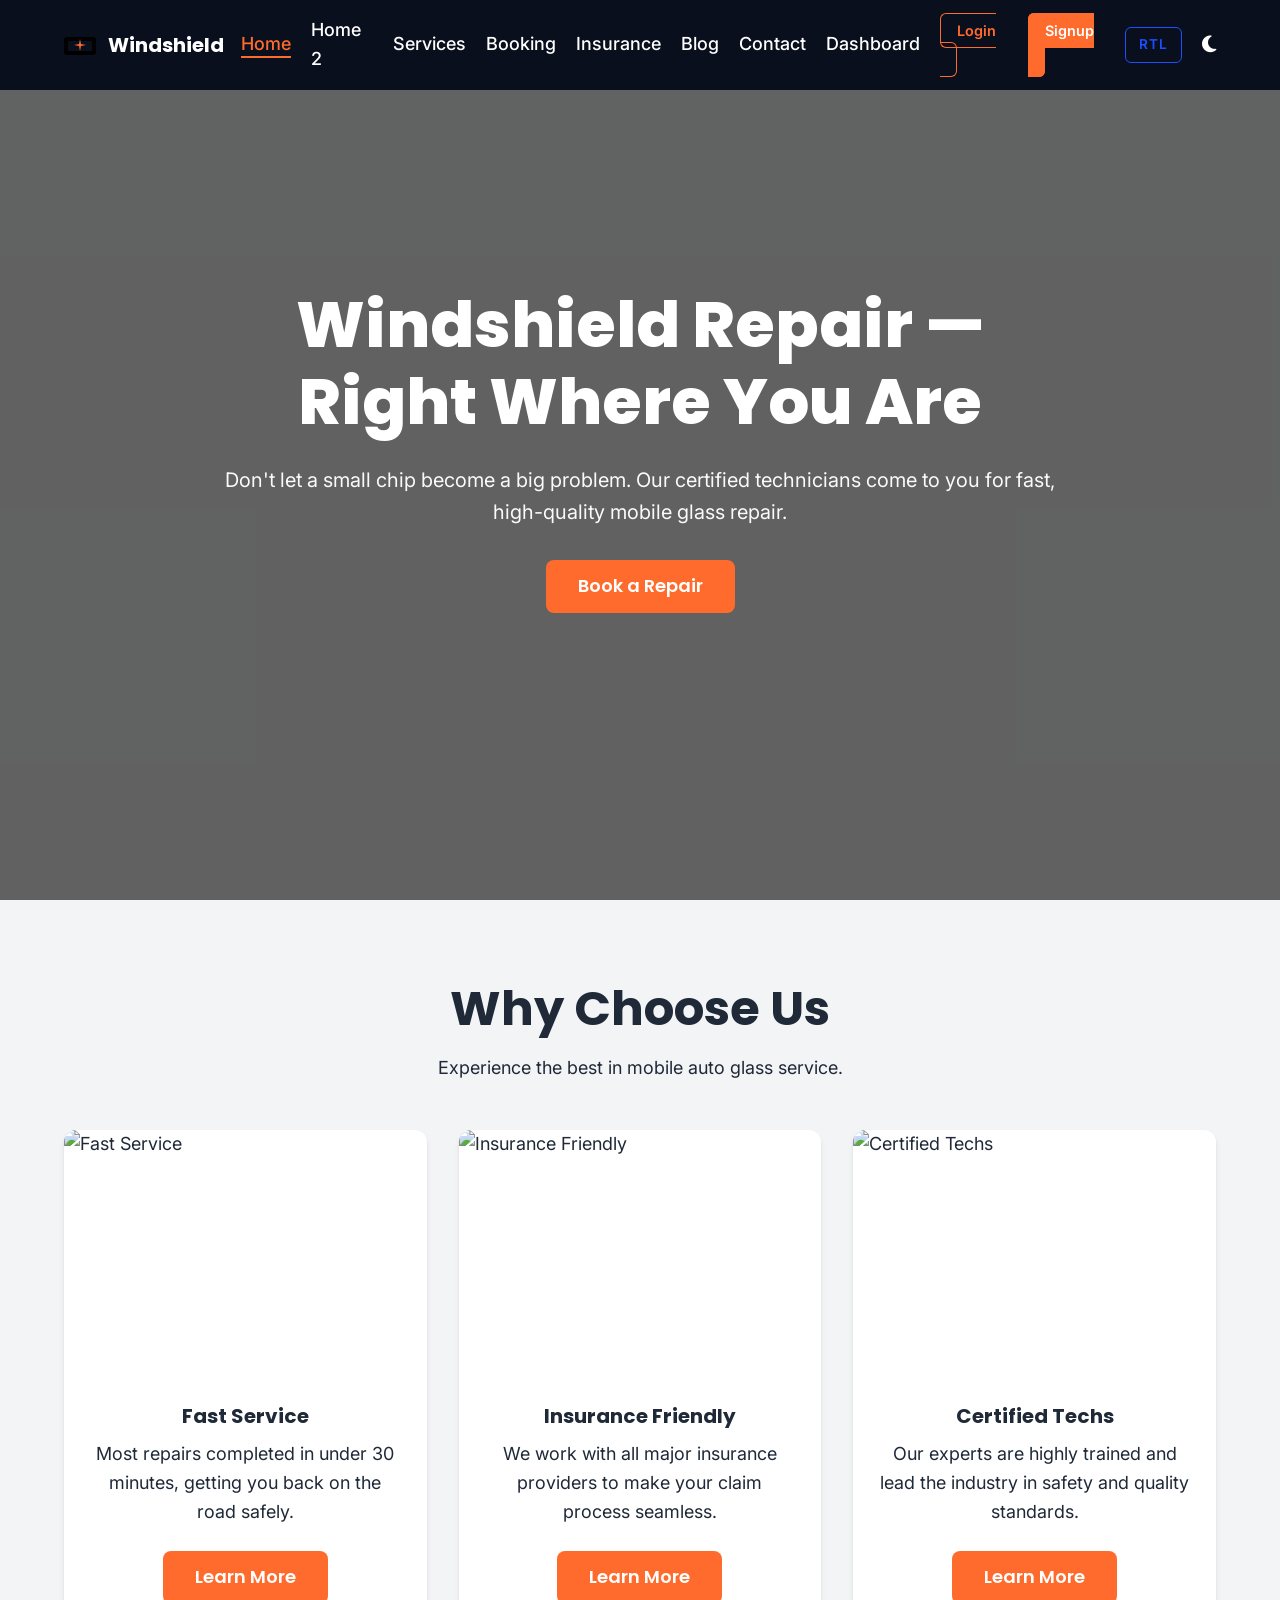
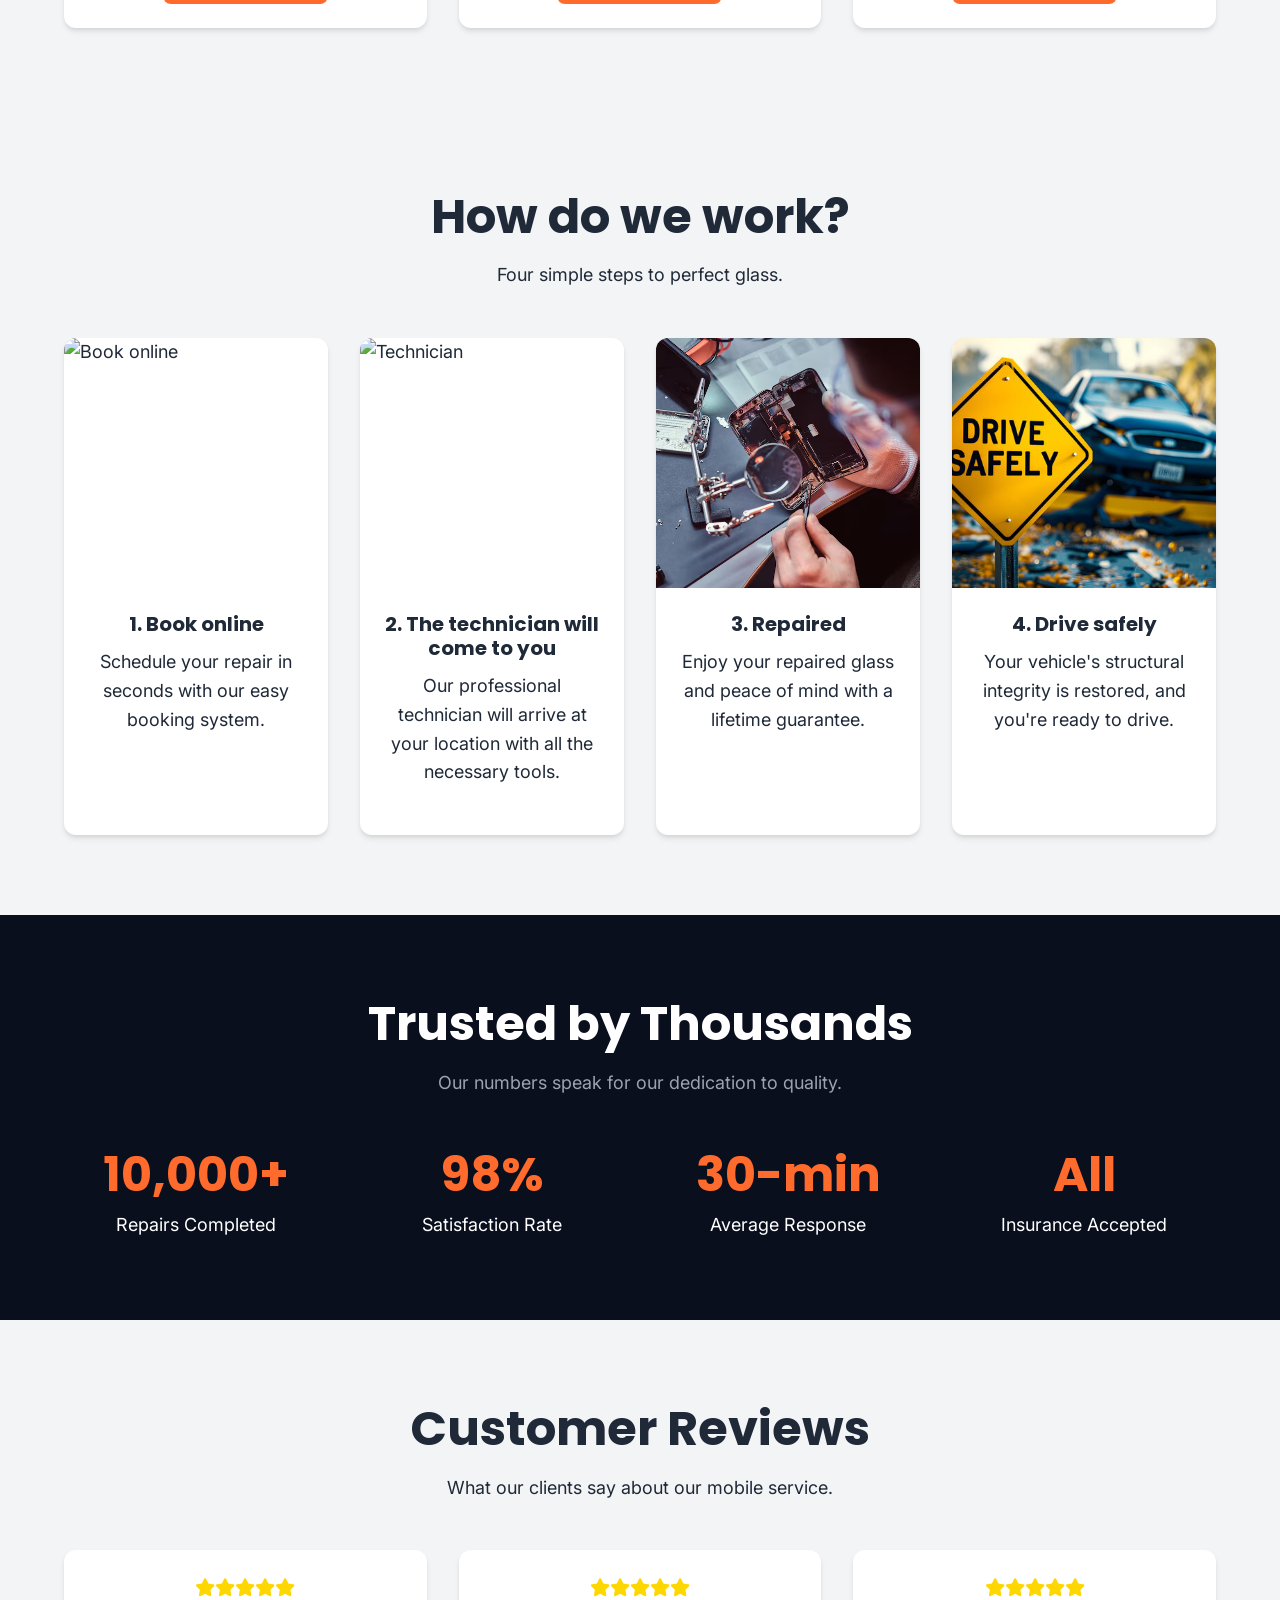
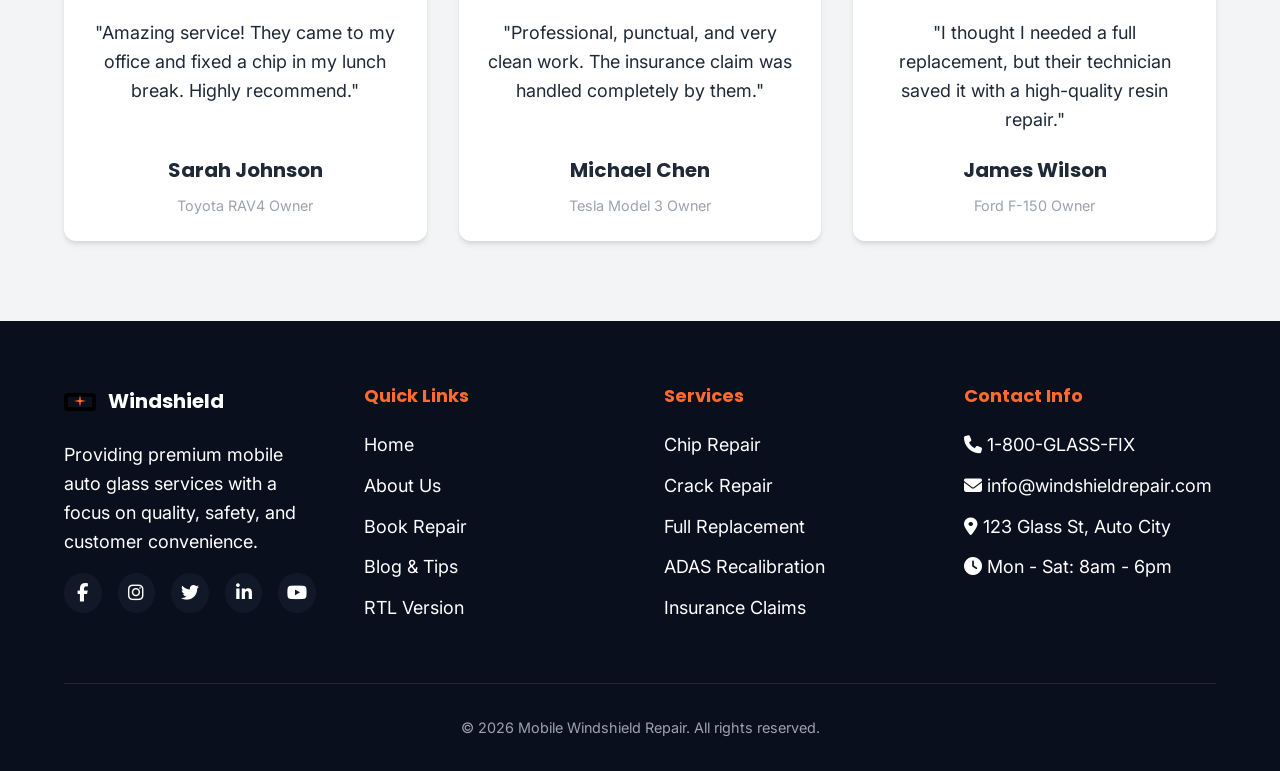
==== commit 6e112dd9: "third commit" ====
--- a/index.html
+++ b/index.html
@@ -31,7 +31,7 @@
     <nav class="navbar" id="main-nav">
         <a href="index.html" class="nav-brand">
             <img src="assets/images/logo/logo.svg" alt="Mobile Windshield Repair Logo" width="32" height="32">
-            <span>Mobile Windshield Repair</span>
+            <span>Windshield</span>
         </a>
 
         <ul class="nav-links">
@@ -39,13 +39,15 @@
             <li><a href="home2.html">Home 2</a></li>
             <li><a href="services.html">Services</a></li>
             <li><a href="booking.html">Booking</a></li>
-            <li><a href="dashboard.html">Dashboard</a></li>
             <li><a href="insurance.html">Insurance</a></li>
             <li><a href="blog.html">Blog</a></li>
             <li><a href="contact.html">Contact</a></li>
+            <li><a href="dashboard.html">Dashboard</a></li>
+            <li><a href="login.html" class="nav-btn login-btn">Login</a></li>
+            <li><a href="register.html" class="nav-btn signup-btn">Signup</a></li>
         </ul>
 
-        <div class="nav-actions">
+        <div class="right-controls">
             <a href="#" id="rtl-toggle" class="rtl-btn">RTL</a>
             <button class="theme-toggle" aria-label="Toggle Dark Mode">
                 <i class="fas fa-moon"></i>
@@ -58,7 +60,7 @@
 
     <!-- Hero Section -->
     <header class="hero"
-        style="background-image: url('https://images.unsplash.com/photo-1635350736475-c8cef4b21906?ixlib=rb-4.0.3&auto=format&fit=crop&w=1600&q=80');">
+        style="background-image: url('https://images.unsplash.com/photo-1542435503-956c469947f6?auto=format&fit=crop&w=1600&q=80');">
         <div class="hero-overlay"></div>
         <div class="hero-content">
             <h1>Windshield Repair — Right Where You Are</h1>
@@ -117,7 +119,7 @@
     </section>
 
     <!-- Section 2: How Do We Work? -->
-    <section class="process" style="background-color: var(--white);">
+    <section class="process">
         <div class="section-title">
             <h2>How do we work?</h2>
             <p>Four simple steps to perfect glass.</p>
@@ -141,7 +143,7 @@
                 </div>
             </div>
             <div class="card">
-                <img src="assets/images/repaired.png" alt="Repaired" class="card-img">
+                <img src="assets/images/Repaired.png" alt="Repaired" class="card-img">
                 <div class="card-body">
                     <h3 class="card-title">3. Repaired</h3>
                     <p class="card-text">Enjoy your repaired glass and peace of mind with a lifetime guarantee.</p>
@@ -237,7 +239,7 @@
                     <a href="index.html" class="nav-brand">
                         <img src="assets/images/logo/logo.svg" alt="Mobile Windshield Repair Logo" width="32"
                             height="32">
-                        <span>Mobile Windshield Repair</span>
+                        <span>Windshield</span>
                     </a>
                 </div>
                 <p>Providing premium mobile auto glass services with a focus on quality, safety, and customer
--- a/assets/css/style.css
+++ b/assets/css/style.css
@@ -66,6 +66,7 @@
   display: flex;
   justify-content: space-between;
   align-items: center;
+  gap: 20px;
   z-index: 1000;
   transition: var(--transition);
   background: var(--dark-bg); /* Per rule: Logo never on white background */
@@ -102,9 +103,9 @@
 
 .nav-links {
   display: flex;
-  gap: 2rem;
-  align-items: center;
-  margin-left: 3.5rem;
+  gap: 20px;
+  align-items: center;
+  margin-left: auto;
 }
 
 .nav-links a {
@@ -140,11 +141,48 @@
   color: var(--accent);
 }
 
-.nav-actions {
-  display: flex;
-  align-items: center;
-  gap: 1.25rem;
-  margin-left: auto;
+.nav-btn {
+  padding: 0.5rem 1rem !important; /* Slightly more compact */
+  border-radius: 6px !important;
+  font-size: 0.9rem !important; /* Slightly smaller */
+  font-weight: 600 !important;
+  text-align: center;
+}
+
+.nav-btn.login-btn {
+  background: transparent;
+  border: 1.5px solid var(--accent);
+  color: var(--accent) !important;
+}
+
+.nav-btn.login-btn:hover {
+  background: var(--accent);
+  color: var(--white) !important;
+}
+
+.nav-btn.signup-btn {
+  background: var(--accent);
+  color: var(--white) !important;
+  border: 1.5px solid var(--accent);
+}
+
+.nav-btn.signup-btn:hover {
+  background: var(--primary-dark);
+  border-color: var(--primary-dark);
+}
+
+@media (max-width: 1024px) {
+  .nav-btn {
+    width: 100%;
+    margin-top: 0.5rem;
+  }
+}
+
+.right-controls {
+  display: flex;
+  align-items: center;
+  gap: 20px;
+  margin-left: 0;
 }
 
 .rtl-btn {
@@ -338,6 +376,20 @@
   object-fit: cover;
 }
 
+.partner-logo {
+  width: auto;
+  height: 35px;
+  max-width: 120px;
+  object-fit: contain;
+  margin-bottom: 0.5rem;
+  filter: grayscale(1) opacity(0.8);
+  transition: var(--transition);
+}
+
+.card:hover .partner-logo {
+  filter: grayscale(0) opacity(1);
+}
+
 .card-body {
   padding: 1.5rem;
   display: flex;
@@ -355,6 +407,48 @@
   color: var(--text-dark);
   margin-bottom: 1.5rem;
   flex-grow: 1;
+}
+
+/* Featured Blog Post */
+.featured-card {
+  display: flex;
+  flex-direction: row;
+  max-width: 1100px;
+  margin: 0 auto;
+  overflow: hidden;
+  height: auto !important;
+}
+
+.featured-img {
+  width: 50%;
+  height: auto;
+  min-height: 400px;
+  object-fit: cover;
+}
+
+.featured-body {
+  width: 50%;
+  text-align: left;
+  padding: 3rem;
+  display: flex;
+  flex-direction: column;
+  justify-content: center;
+}
+
+.featured-badge {
+  color: var(--accent);
+  font-weight: 700;
+  text-transform: uppercase;
+  font-size: 0.9rem;
+  letter-spacing: 1px;
+}
+
+.featured-body h2 {
+  margin-top: 1rem;
+}
+
+.featured-btn-wrapper {
+  justify-content: flex-start;
 }
 
 /* Global Premium FAQ - Reusable Component */
--- a/assets/css/dark-mode.css
+++ b/assets/css/dark-mode.css
@@ -1,40 +1,167 @@
+/* Global Dark Mode Variables Override */
+body.dark-mode {
+  --dark-bg: #121212;
+  --dark-surface: #1E1E1E;
+  --navbar-footer-bg: #181818;
+  --text-primary: #FFFFFF;
+  --text-secondary: #CCCCCC;
+  --text-muted: #AAAAAA;
+  --border-subtle: rgba(255, 255, 255, 0.1);
+  --accent-bright: #FF8A5B; /* Brighter accent for dark mode */
+}
+
+/* Base Body Styles */
 body.dark-mode {
   background-color: var(--dark-bg);
-  color: var(--text-light);
+  color: var(--text-primary);
 }
 
-.dark-mode :root {
-  --card-bg: var(--dark-surface);
-  --text-dark: var(--text-light);
-  --border: rgba(255, 255, 255, 0.1);
+/* Global Typography */
+.dark-mode h1, 
+.dark-mode h2, 
+.dark-mode h3, 
+.dark-mode h4, 
+.dark-mode h5, 
+.dark-mode h6 {
+  color: var(--text-primary) !important;
 }
 
-.dark-mode .card {
-  background: var(--dark-surface);
-  border: 1px solid var(--border);
+.dark-mode p,
+.dark-mode span,
+.dark-mode li {
+  color: var(--text-secondary);
+}
+
+.dark-mode .text-muted,
+.dark-mode .copyright-bar {
+  color: var(--text-muted) !important;
+}
+
+/* Navbar & Footer */
+.dark-mode .navbar,
+.dark-mode .navbar.scrolled,
+.dark-mode footer {
+  background-color: var(--navbar-footer-bg) !important;
+}
+
+.dark-mode .nav-links a {
+  color: var(--text-primary);
+}
+
+.dark-mode .nav-links a:hover,
+.dark-mode .nav-links a.active {
+  color: var(--accent-bright);
+}
+
+/* Hero Section */
+.dark-mode .hero-overlay {
+  background: rgba(0, 0, 0, 0.75);
+}
+
+.dark-mode .hero p {
+  color: var(--text-secondary);
+}
+
+/* Cards & Sections */
+.dark-mode section {
+  background-color: var(--dark-bg);
+}
+
+.dark-mode section:nth-child(even),
+.dark-mode .faq-premium-section,
+.dark-mode .expectations,
+.dark-mode .faq-premium-section.alt-bg {
+  background-color: var(--dark-surface) !important;
+}
+
+.dark-mode .card,
+.dark-mode .dashboard-sidebar,
+.dark-mode .faq-premium-item {
+  background-color: var(--dark-surface) !important;
+  border-color: var(--border-subtle) !important;
+  box-shadow: 0 4px 20px rgba(0, 0, 0, 0.3) !important;
 }
 
 .dark-mode .card-text {
-  color: var(--text-muted);
+  color: var(--text-secondary) !important;
 }
 
-.dark-mode section {
-  background: var(--dark-bg);
+/* Form Elements */
+.dark-mode input,
+.dark-mode textarea,
+.dark-mode select {
+  background-color: var(--dark-surface) !important;
+  color: var(--text-primary) !important;
+  border: 1px solid var(--border-subtle) !important;
 }
 
-.dark-mode section:nth-child(even) {
-  background: var(--dark-surface);
+.dark-mode input::placeholder,
+.dark-mode textarea::placeholder {
+  color: var(--text-muted) !important;
+  opacity: 1;
 }
 
-.dark-mode p {
-  color: var(--text-muted);
+.dark-mode label {
+  color: var(--text-primary) !important;
 }
 
-.dark-mode .nav-links a {
-  color: var(--text-light);
+/* Buttons & Links */
+.dark-mode .btn:not(.btn-outline) {
+  background-color: var(--accent-bright);
+  color: #000000; /* High contrast black text for bright buttons */
 }
 
-.dark-mode .navbar.scrolled {
-  background: rgba(10, 15, 30, 0.95);
-  backdrop-filter: blur(10px);
+.dark-mode .btn:not(.btn-outline):hover {
+  background-color: var(--white);
+  color: var(--dark-bg);
 }
+
+.dark-mode .btn-outline {
+  border-color: var(--text-primary);
+  color: var(--text-primary);
+}
+
+.dark-mode .btn-outline:hover {
+  background-color: var(--text-primary);
+  color: var(--dark-bg);
+}
+
+.dark-mode .nav-btn.login-btn {
+  border-color: var(--accent-bright);
+  color: var(--accent-bright) !important;
+}
+
+.dark-mode .nav-btn.login-btn:hover {
+  background-color: var(--accent-bright);
+  color: #000000 !important;
+}
+
+/* FAQ Component Specifics */
+.dark-mode .faq-premium-header h4 {
+  color: var(--text-primary) !important;
+}
+
+.dark-mode .faq-premium-content {
+  color: var(--text-secondary) !important;
+}
+
+.dark-mode .faq-toggle-icon {
+  background-color: var(--dark-bg);
+  color: var(--accent-bright);
+}
+
+.dark-mode .faq-premium-item.active .faq-toggle-icon {
+  background-color: var(--accent-bright);
+  color: #000000;
+}
+
+/* RTL Toggle specifically for dark mode */
+.dark-mode .rtl-btn {
+  color: var(--accent-bright);
+  border-color: var(--accent-bright);
+}
+
+.dark-mode .rtl-btn:hover {
+  background-color: var(--accent-bright);
+  color: #000000;
+}
--- a/assets/css/rtl.css
+++ b/assets/css/rtl.css
@@ -37,7 +37,7 @@
     margin-right: 3.5rem !important;
 }
 
-[dir="rtl"] .nav-actions {
+[dir="rtl"] .right-controls {
     margin-left: 0 !important;
     margin-right: auto !important;
 }
--- a/assets/css/responsive.css
+++ b/assets/css/responsive.css
@@ -1,5 +1,6 @@
 /* Global Overflow Safety */
-html, body {
+html,
+body {
   overflow-x: hidden;
   width: 100%;
   position: relative;
@@ -15,16 +16,17 @@
     height: 100vh;
     background: var(--dark-surface);
     flex-direction: column;
-    padding: 6rem 2rem 2rem;
+    justify-content: center;
+    padding: 2rem;
     z-index: 1000;
     transition: 0.4s ease-in-out;
-    box-shadow: -10px 0 30px rgba(0,0,0,0.3);
+    box-shadow: -10px 0 30px rgba(0, 0, 0, 0.3);
   }
 
   [dir="rtl"] .nav-links {
     right: auto;
     left: -100%;
-    box-shadow: 10px 0 30px rgba(0,0,0,0.3);
+    box-shadow: 10px 0 30px rgba(0, 0, 0, 0.3);
   }
 
   .nav-links.active {
@@ -60,7 +62,7 @@
     height: 26px;
   }
 
-  .nav-actions {
+  .right-controls {
     gap: 0.75rem;
   }
 
@@ -73,13 +75,68 @@
     text-align: center;
   }
 
+  .footer-logo .nav-brand {
+    justify-content: center;
+  }
+
   .social-links {
     justify-content: center;
   }
 
-  .hero h1 { font-size: 2.2rem; }
-  .section-title h2 { font-size: 1.8rem; }
-  .card-grid { grid-template-columns: 1fr; }
+  .hero h1 {
+    font-size: 2.2rem;
+  }
+
+  .section-title h2 {
+    font-size: 1.8rem;
+  }
+
+  .card-grid {
+    grid-template-columns: 1fr;
+  }
+
+  /* Featured Post Mobile */
+  .featured-card {
+    flex-direction: column !important;
+  }
+
+  .featured-img,
+  .featured-body {
+    width: 100% !important;
+  }
+
+  .featured-img {
+    min-height: 250px !important;
+    height: 250px !important;
+  }
+
+  .horizontal-card .card-body {
+    width: 100% !important;
+    padding: 2rem !important;
+    text-align: left !important;
+  }
+
+  .horizontal-card .btn-wrapper {
+    justify-content: flex-start !important;
+  }
+
+  /* Newsletter Mobile Fix */
+  .newsletter .card {
+    padding: 2.5rem 1.5rem !important;
+  }
+
+  .newsletter form {
+    flex-direction: column !important;
+    gap: 1rem !important;
+  }
+
+  .newsletter form input {
+    width: 100% !important;
+  }
+
+  .newsletter form .btn {
+    width: 100% !important;
+  }
 }
 
 /* 2. Tablet (577px – 1024px) */
@@ -92,7 +149,8 @@
     height: 100vh;
     background: var(--dark-surface);
     flex-direction: column;
-    padding: 6rem 2rem 2rem;
+    justify-content: center;
+    padding: 2rem;
     z-index: 1000;
     transition: 0.4s ease-in-out;
   }
@@ -115,12 +173,174 @@
     display: block !important;
   }
 
-  .card-grid { grid-template-columns: repeat(2, 1fr); }
-  .hero h1 { font-size: 3rem; }
+  .card-grid {
+    grid-template-columns: repeat(2, 1fr) !important;
+  }
+
+  .overview .card:nth-child(3),
+  .testimonials .card:nth-child(3),
+  .pricing .card:nth-child(3),
+  .services-overview .card:nth-child(3),
+  .service-process .card:nth-child(3),
+  .expectations .card:nth-child(3),
+  .insurance-process .card:nth-child(3),
+  .benefits .card:nth-child(3),
+  .latest-posts .card:nth-child(3) {
+    grid-column: span 2;
+    justify-self: center;
+    width: calc(50% - 1rem);
+    /* Matches the width of other cards in the 2-column grid */
+  }
+
+  .hero h1 {
+    font-size: 3rem;
+  }
+
+  .footer-grid {
+    grid-template-columns: repeat(3, 1fr);
+  }
+
+  .footer-column:nth-child(4) {
+    grid-column: span 3;
+    text-align: center;
+  }
+
+  .footer-column:nth-child(4) .footer-links {
+    display: inline-block;
+    text-align: left;
+  }
+
+  /* Featured Post Tablet */
+  .featured-body {
+    padding: 2rem !important;
+  }
+
+  .featured-img {
+    min-height: 350px !important;
+  }
 }
 
 /* 3. Desktop (Above 1024px) */
 @media (min-width: 1025px) {
-  .mobile-toggle { display: none !important; }
-  .mobile-nav-overlay { display: none !important; }
-}
+  .mobile-toggle {
+    display: none !important;
+  }
+
+  .mobile-nav-overlay {
+    display: none !important;
+  }
+}
+
+/* 4. Layout Fix: 4th Card Centering (3-column state) */
+@media (min-width: 821px) and (max-width: 1024px) {
+
+  .process .card-grid,
+  .stats .card-grid {
+    grid-template-columns: repeat(3, 1fr) !important;
+  }
+
+  .process .card:nth-child(4),
+  .stats .stat-item:nth-child(4) {
+    grid-column: 2;
+    /* Centers the 4th card in a 3-column grid */
+  }
+}
+
+/* 5. Mobile RTL Alignment Fix (max-width: 768px) */
+@media (max-width: 768px) {
+
+  .navbar,
+  .right-controls {
+    display: flex !important;
+    align-items: center !important;
+  }
+
+  .nav-links {
+    display: flex !important;
+    position: fixed !important;
+    top: 70px !important;
+    width: 280px !important;
+    height: calc(100vh - 70px) !important;
+    flex-direction: column !important;
+    justify-content: flex-start !important;
+    align-items: center !important;
+    padding: 3rem 1.5rem !important;
+    gap: 20px !important;
+    margin-left: auto !important;
+    transition: 0.4s ease-in-out !important;
+    overflow-y: auto !important;
+    -webkit-overflow-scrolling: touch !important;
+  }
+
+  .nav-links li {
+    width: 100% !important;
+    text-align: center !important;
+  }
+
+  .nav-links a {
+    display: inline-block !important;
+    width: 100% !important;
+    text-align: center !important;
+  }
+
+  .nav-links>* {
+    flex-shrink: 0 !important;
+  }
+
+  [dir="rtl"] .nav-links {
+    margin-left: 0 !important;
+    margin-right: auto !important;
+  }
+
+  /* Prevent body scroll when menu is open */
+  body.menu-open {
+    overflow: hidden !important;
+  }
+
+  .right-controls {
+    gap: 12px !important;
+  }
+
+  [dir="rtl"] .right-controls {
+    flex-direction: row !important;
+    margin-left: 0 !important;
+    margin-right: 0 !important;
+  }
+
+  body[dir="rtl"] * {
+    box-sizing: border-box !important;
+  }
+
+  .mobile-stack {
+    flex-direction: column !important;
+  }
+
+  .mobile-stack .stack-img {
+    width: 100% !important;
+    height: 250px !important;
+  }
+
+  .mobile-stack .stack-body {
+    width: 100% !important;
+    padding: 1.5rem !important;
+  }
+
+  .mobile-stack .btn-wrapper {
+    justify-content: center !important;
+  }
+
+  /* FAQ Mobile Alignment Fix */
+  .faq-premium-header {
+    padding: 1.25rem 1rem !important;
+    gap: 1rem !important;
+  }
+
+  .faq-premium-header h4 {
+    font-size: 1.1rem !important;
+  }
+
+  .faq-toggle-icon {
+    width: 30px !important;
+    height: 30px !important;
+  }
+}
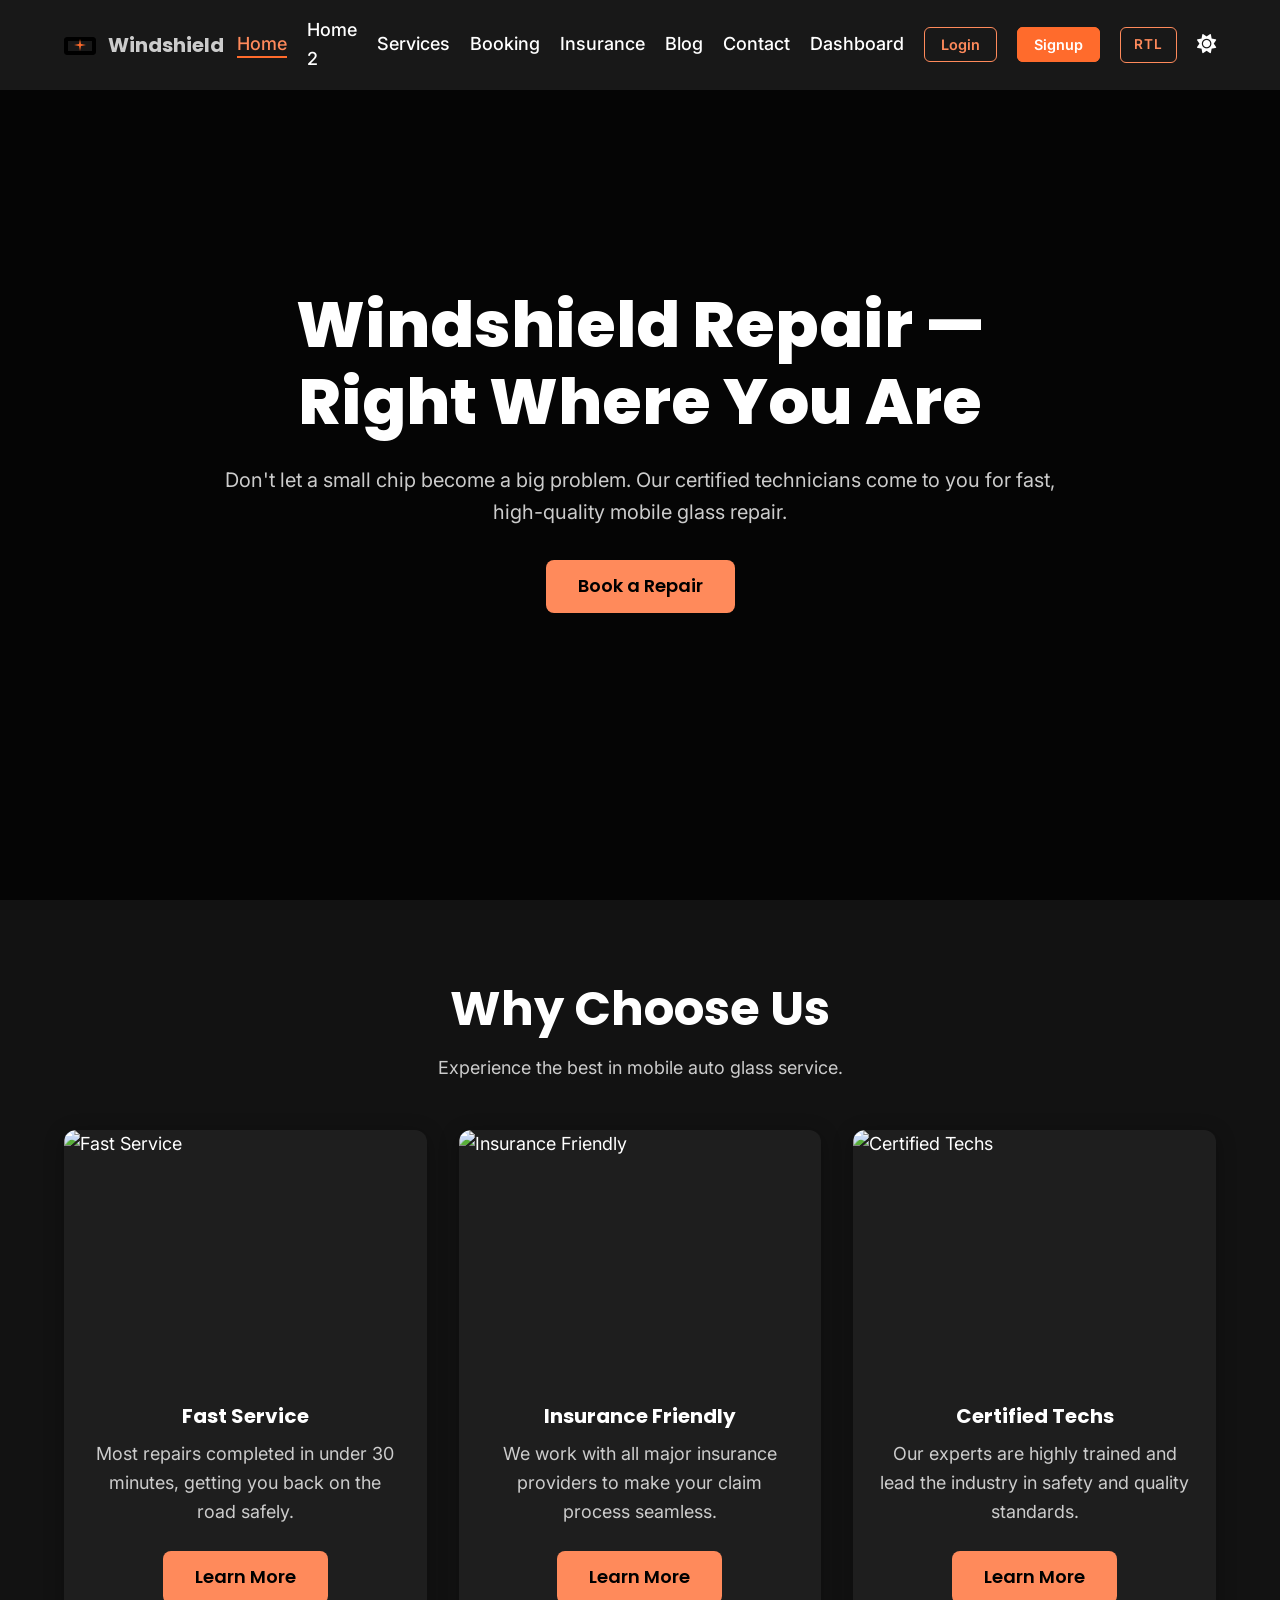
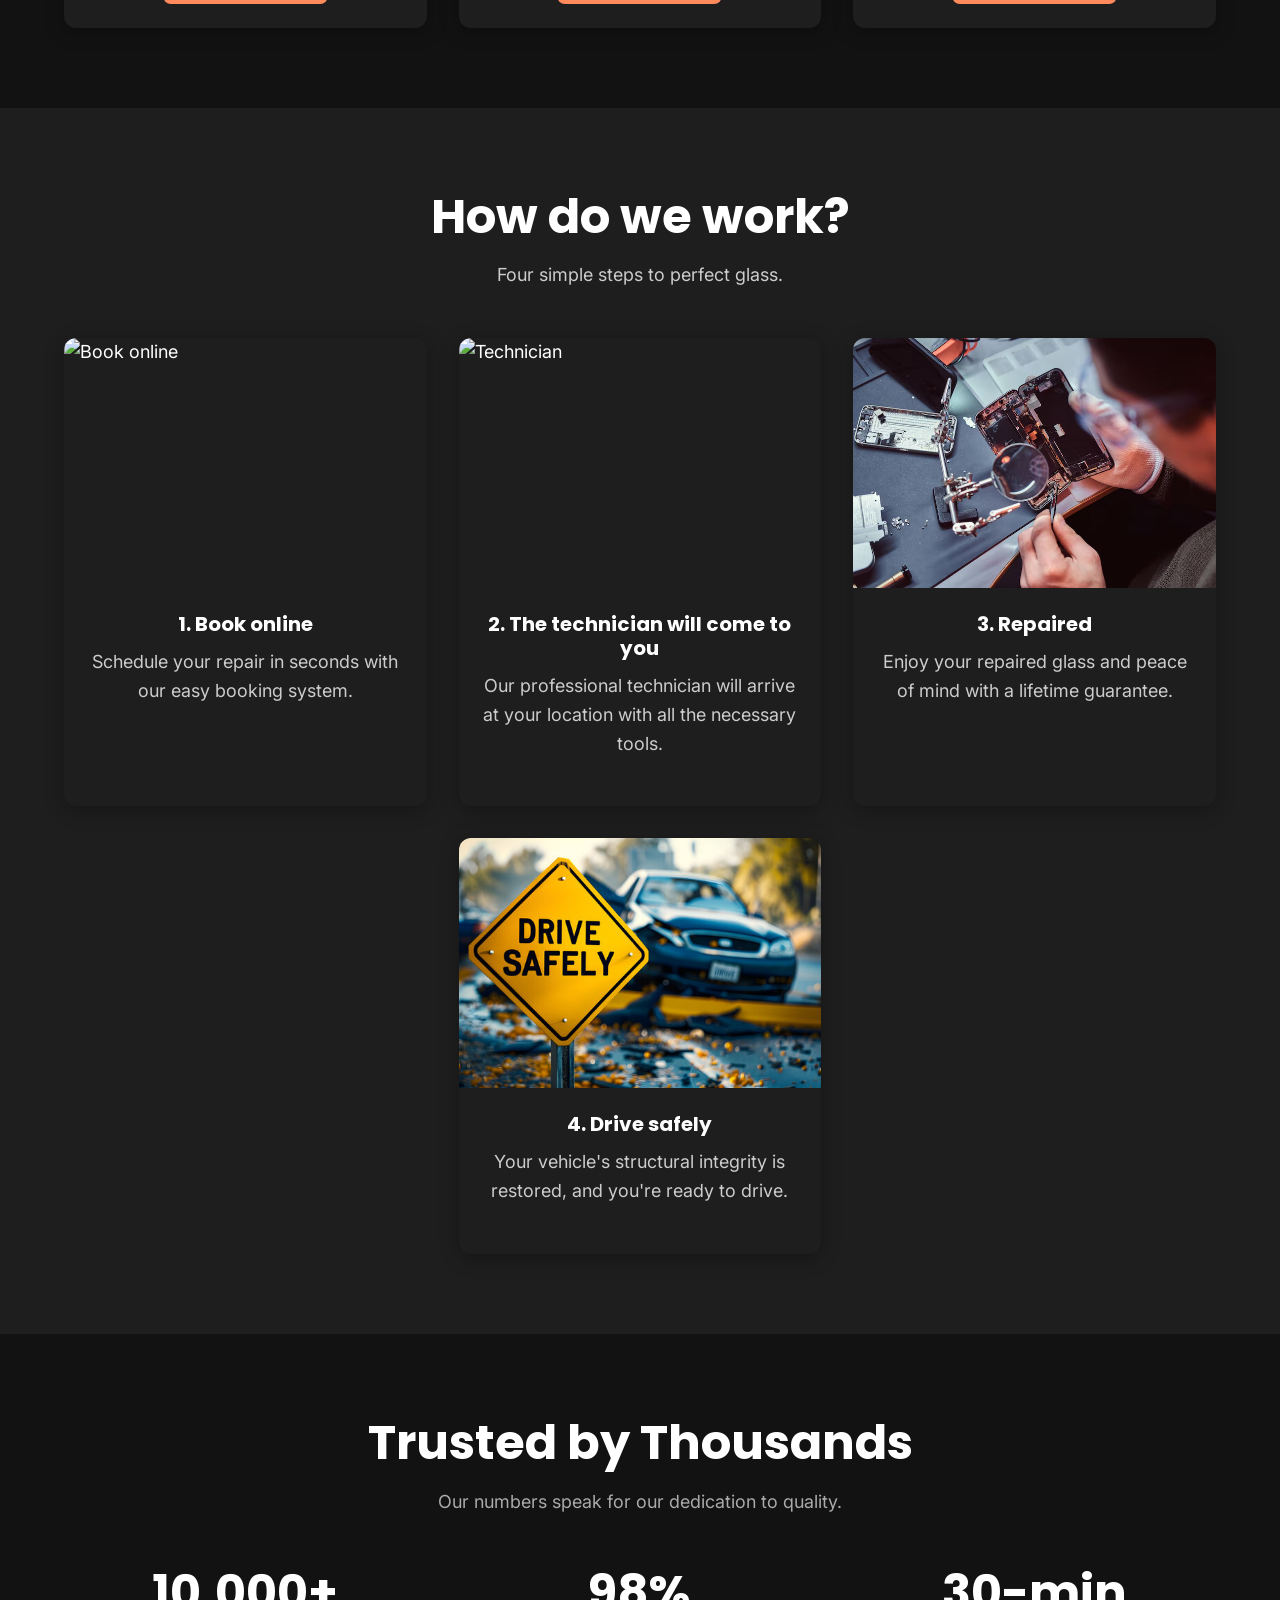
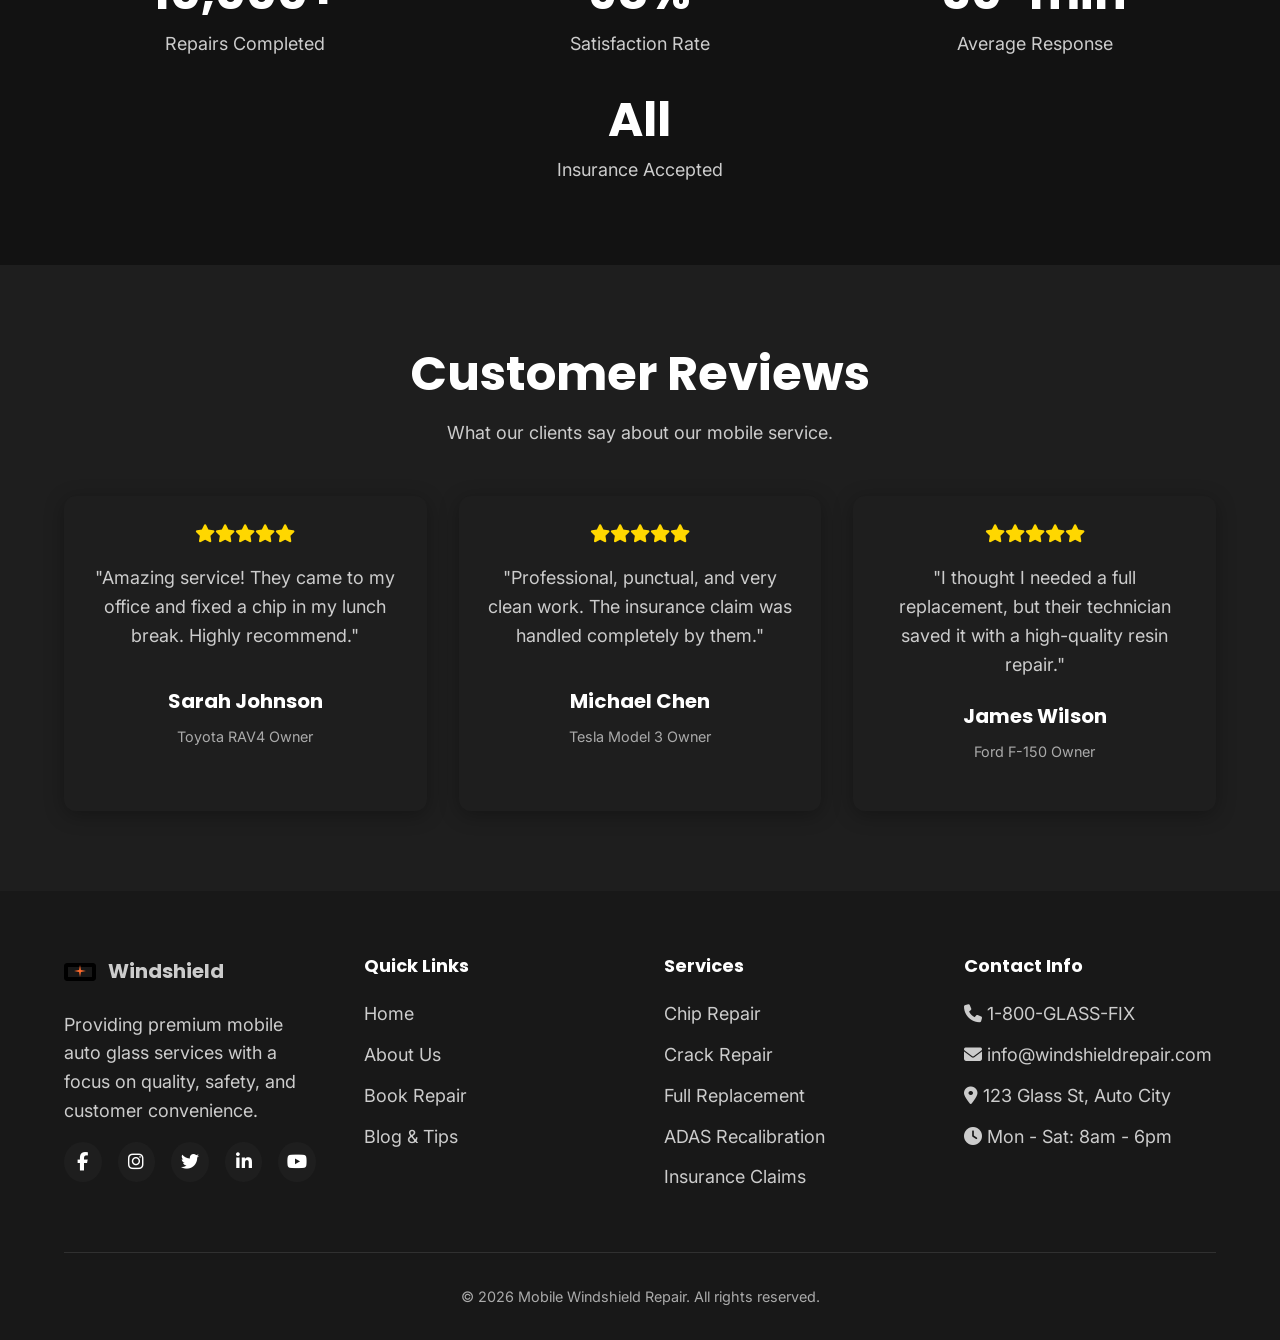
==== commit 4311e3a2: "5 th commit" ====
--- a/index.html
+++ b/index.html
@@ -25,7 +25,7 @@
     <link rel="stylesheet" href="assets/css/responsive.css">
 </head>
 
-<body>
+<body class="dark-mode">
 
     <!-- Navbar -->
     <nav class="navbar" id="main-nav">
@@ -259,7 +259,6 @@
                     <li><a href="about.html">About Us</a></li>
                     <li><a href="booking.html">Book Repair</a></li>
                     <li><a href="blog.html">Blog & Tips</a></li>
-                    <li><a href="rtl.html">RTL Version</a></li>
                 </ul>
             </div>
             <div class="footer-column">
@@ -288,6 +287,10 @@
     </footer>
 
     <!-- Scripts -->
+    <button id="scroll-up" class="scroll-up-btn" aria-label="Scroll to top">
+        <i class="fas fa-arrow-up"></i>
+    </button>
+
     <script src="assets/js/main.js"></script>
 </body>
 
--- a/assets/css/style.css
+++ b/assets/css/style.css
@@ -31,16 +31,30 @@
   transition: var(--transition);
 }
 
-h1, h2, h3, h4, h5, h6 {
+h1,
+h2,
+h3,
+h4,
+h5,
+h6 {
   font-family: 'Poppins', sans-serif;
   font-weight: 700;
   line-height: 1.2;
   margin-bottom: 1rem;
 }
 
-h1 { font-size: clamp(2.5rem, 2rem + 2.5vw, 4rem); font-weight: 800; }
-h2 { font-size: clamp(2rem, 1.5rem + 2vw, 3rem); }
-h3 { font-size: clamp(1.5rem, 1.2rem + 1.5vw, 2.25rem); }
+h1 {
+  font-size: clamp(2.5rem, 2rem + 2.5vw, 4rem);
+  font-weight: 800;
+}
+
+h2 {
+  font-size: clamp(2rem, 1.5rem + 2vw, 3rem);
+}
+
+h3 {
+  font-size: clamp(1.5rem, 1.2rem + 1.5vw, 2.25rem);
+}
 
 a {
   text-decoration: none;
@@ -48,7 +62,9 @@
   transition: var(--transition);
 }
 
-ul { list-style: none; }
+ul {
+  list-style: none;
+}
 
 img {
   max-width: 100%;
@@ -69,7 +85,8 @@
   gap: 20px;
   z-index: 1000;
   transition: var(--transition);
-  background: var(--dark-bg); /* Per rule: Logo never on white background */
+  background: var(--dark-bg);
+  /* Per rule: Logo never on white background */
   color: var(--white);
 }
 
@@ -142,9 +159,11 @@
 }
 
 .nav-btn {
-  padding: 0.5rem 1rem !important; /* Slightly more compact */
+  padding: 0.5rem 1rem !important;
+  /* Slightly more compact */
   border-radius: 6px !important;
-  font-size: 0.9rem !important; /* Slightly smaller */
+  font-size: 0.9rem !important;
+  /* Slightly smaller */
   font-weight: 600 !important;
   text-align: center;
 }
@@ -169,6 +188,13 @@
 .nav-btn.signup-btn:hover {
   background: var(--primary-dark);
   border-color: var(--primary-dark);
+}
+
+/* Remove underline for buttons in laptop view */
+@media (min-width: 1025px) {
+  .nav-links a.nav-btn::after {
+    display: none !important;
+  }
 }
 
 @media (max-width: 1024px) {
@@ -290,7 +316,10 @@
   max-width: 900px;
 }
 
-.hero h1 { margin-bottom: 1.5rem; }
+.hero h1 {
+  margin-bottom: 1.5rem;
+}
+
 .hero p {
   font-size: 1.25rem;
   margin-bottom: 2rem;
@@ -339,6 +368,21 @@
   padding: 5rem 5%;
 }
 
+.story-grid {
+  display: grid;
+  grid-template-columns: 1fr 1fr;
+  gap: 4rem;
+  align-items: center;
+}
+
+.story-img {
+  border-radius: 12px;
+  box-shadow: var(--shadow-lg);
+  width: 100%;
+  height: 450px;
+  object-fit: cover;
+}
+
 .section-title {
   text-align: center;
   margin-bottom: 3rem;
@@ -362,7 +406,8 @@
   transition: var(--transition);
   display: flex;
   flex-direction: column;
-  height: 100%; /* Ensure all cards in a row have the same height */
+  height: 100%;
+  /* Ensure all cards in a row have the same height */
 }
 
 .card:hover {
@@ -390,6 +435,11 @@
   filter: grayscale(0) opacity(1);
 }
 
+/* Headshot Alignment for Team Cards */
+.team .card-img {
+  object-position: center 15%;
+}
+
 .card-body {
   padding: 1.5rem;
   display: flex;
@@ -403,7 +453,8 @@
   margin-bottom: 0.75rem;
 }
 
-.card-text {
+.card-text,
+.card-body p {
   color: var(--text-dark);
   margin-bottom: 1.5rem;
   flex-grow: 1;
@@ -458,7 +509,8 @@
 }
 
 .faq-premium-section.alt-bg {
-  background: #F0FDF9; /* Light teal background */
+  background: #F0FDF9;
+  /* Light teal background */
 }
 
 .faq-premium-container {
@@ -491,7 +543,7 @@
   border-radius: 18px;
   margin-bottom: 1.25rem;
   transition: all 0.4s cubic-bezier(0.4, 0, 0.2, 1);
-  box-shadow: 0 4px 12px rgba(0,0,0,0.03);
+  box-shadow: 0 4px 12px rgba(0, 0, 0, 0.03);
 }
 
 .faq-premium-item.active {
@@ -570,7 +622,8 @@
 }
 
 .contact-card p {
-  min-height: 3rem; /* Space for ~2 lines of text */
+  min-height: 3rem;
+  /* Space for ~2 lines of text */
   margin-bottom: 1.5rem;
 }
 
@@ -628,6 +681,7 @@
   .contact-main-grid {
     grid-template-columns: 1fr;
   }
+
   .contact-map-side iframe {
     height: 400px;
   }
@@ -765,3 +819,46 @@
     display: block;
   }
 }
+
+/* Scroll Up Button */
+.scroll-up-btn {
+  position: fixed;
+  bottom: 30px;
+  right: 30px;
+  width: 50px;
+  height: 50px;
+  background-color: var(--primary);
+  color: white;
+  border: none;
+  border-radius: 50%;
+  cursor: pointer;
+  display: flex;
+  align-items: center;
+  justify-content: center;
+  box-shadow: var(--shadow-lg);
+  z-index: 1000;
+  transition: var(--transition);
+  opacity: 0;
+  visibility: hidden;
+  transform: translateY(20px);
+}
+
+.scroll-up-btn:hover {
+  background-color: var(--accent);
+  transform: translateY(-5px);
+}
+
+.scroll-up-btn.show {
+  opacity: 1;
+  visibility: visible;
+  transform: translateY(0);
+}
+
+@media (max-width: 768px) {
+  .scroll-up-btn {
+    bottom: 20px;
+    right: 20px;
+    width: 45px;
+    height: 45px;
+  }
+}
--- a/assets/css/dark-mode.css
+++ b/assets/css/dark-mode.css
@@ -8,6 +8,8 @@
   --text-muted: #AAAAAA;
   --border-subtle: rgba(255, 255, 255, 0.1);
   --accent-bright: #FF8A5B; /* Brighter accent for dark mode */
+  --card-bg: #1E1E1E;
+  --border: rgba(255, 255, 255, 0.1);
 }
 
 /* Base Body Styles */
@@ -155,6 +157,40 @@
   color: #000000;
 }
 
+/* Specific Overrides for Authentication Pages (Login & Register) */
+.dark-mode .auth-page {
+  background-color: var(--dark-bg) !important;
+}
+
+.dark-mode .auth-container {
+  background-color: var(--dark-surface) !important;
+  border: 1px solid var(--border-subtle) !important;
+}
+
+.dark-mode .auth-header h2,
+.dark-mode .auth-header p,
+.dark-mode .form-group label,
+.dark-mode .auth-footer,
+.dark-mode .auth-footer p {
+  color: var(--text-primary) !important;
+}
+
+.dark-mode .input-wrapper i:not(.toggle-password) {
+  color: var(--text-muted) !important;
+}
+
+.dark-mode .input-wrapper input:focus + i:not(.toggle-password) {
+  color: var(--accent-bright) !important;
+}
+
+.dark-mode .forgot-link {
+  color: var(--accent-bright) !important;
+}
+
+.dark-mode .auth-footer a {
+  color: var(--accent-bright) !important;
+}
+
 /* RTL Toggle specifically for dark mode */
 .dark-mode .rtl-btn {
   color: var(--accent-bright);
--- a/assets/css/rtl.css
+++ b/assets/css/rtl.css
@@ -1,234 +1,85 @@
-/* ==========================================================================
-   Comprehensive RTL (Right-to-Left) Styles
-   ========================================================================== */
+/* 
+    RTL Stylesheet - Mobile Windshield Repair 
+    Mirrors the UI for Right-to-Left languages.
+*/
 
-/* 1. Global & Typography */
 [dir="rtl"] {
-    direction: rtl;
+  text-align: right;
+  direction: rtl;
 }
 
-[dir="rtl"] body {
-    text-align: right;
-    font-family: 'Inter', 'Poppins', sans-serif;
+/* Nav Mirroring */
+[dir="rtl"] .nav-links {
+  margin-left: unset;
+  margin-right: auto;
 }
 
-[dir="rtl"] h1, 
-[dir="rtl"] h2, 
-[dir="rtl"] h3,
-[dir="rtl"] h4,
-[dir="rtl"] .section-title h2,
-[dir="rtl"] .section-title p,
-[dir="rtl"] .card-title {
-    text-align: center !important;
-}
-
-/* 2. Navbar & Navigation */
-[dir="rtl"] .navbar {
-    flex-direction: row !important; /* Keep row, but direction handles the flip */
+[dir="rtl"] .right-controls {
+  margin-left: 0;
+  margin-right: 20px;
 }
 
 [dir="rtl"] .nav-brand {
-    margin-right: 0 !important;
-    margin-left: 0 !important;
+    flex-direction: row-reverse;
 }
 
-[dir="rtl"] .nav-links {
-    margin-left: 0 !important;
-    margin-right: 3.5rem !important;
+/* Hero Section Mirroring */
+[dir="rtl"] .hero-content {
+  text-align: right;
 }
 
-[dir="rtl"] .right-controls {
-    margin-left: 0 !important;
-    margin-right: auto !important;
+/* Statistics and Stats Sections */
+[dir="rtl"] .section.stats {
+  direction: rtl;
+  text-align: center;
 }
 
-/* Mobile Drawer (Responsive Navbar) */
-@media (max-width: 1024px) {
-    [dir="rtl"] .nav-links {
-        left: auto !important;
-        right: -100% !important;
-        transition: right 0.4s cubic-bezier(0.4, 0, 0.2, 1);
-    }
-
-    [dir="rtl"] .nav-links.active {
-        right: 0 !important;
-        left: auto !important;
-    }
-
-    [dir="rtl"] .nav-links li {
-        text-align: right;
-    }
+/* Section Title Centers */
+[dir="rtl"] .section-title {
+  text-align: center;
 }
 
-/* 3. Hero & Content Sections */
-[dir="rtl"] .hero-content {
-    text-align: right;
+/* Story/Overview Grid Alignment */
+[dir="rtl"] .story-grid {
+  direction: rtl;
 }
 
-[dir="rtl"] .section-title {
-    text-align: center; /* Titles usually stay centered */
+/* Footer Section Mirroring */
+[dir="rtl"] footer {
+  text-align: right;
 }
 
-[dir="rtl"] .btn-wrapper {
-    justify-content: flex-start;
-}
-
-/* 4. Cards & Grid Work */
-[dir="rtl"] .card {
-    text-align: right;
-}
-
-[dir="rtl"] .card-body {
-    text-align: right;
-}
-
-/* Horizontal Cards (Special case in home2.html) */
-[dir="rtl"] [style*="flex-direction: row"] {
-    flex-direction: row !important; /* RTL handles mirroring naturally if we allow it */
-}
-
-[dir="rtl"] [style*="flex-direction: row-reverse"] {
-    flex-direction: row-reverse !important;
-}
-
-/* 5. Specific Page Sections */
-/* Featured Post & Horizontal Cards */
-[dir="rtl"] .featured-post .card,
-[dir="rtl"] .services-list .card {
-    flex-direction: row !important;
-}
-
-[dir="rtl"] .featured-post .card-body,
-[dir="rtl"] .services-list .card-body {
-    text-align: right !important;
-}
-
-/* Newsletter & Forms */
-[dir="rtl"] .newsletter form {
-    flex-direction: row;
-}
-
-[dir="rtl"] .claim-form .card {
-    text-align: right !important;
-}
-
-[dir="rtl"] .form-group input,
-[dir="rtl"] .form-group select,
-[dir="rtl"] .form-group textarea {
-    text-align: right;
-}
-
-[dir="rtl"] .form-group {
-    text-align: right !important;
-}
-
-/* Specific Page Overrides */
-[dir="rtl"] .contact-main-grid {
-    grid-template-columns: 0.8fr 1.2fr !important; /* Flip column widths */
-}
-
-[dir="rtl"] .newsletter input {
-    text-align: right;
-}
-
-/* 6. Components: FAQ, Stats, Testimonials */
-[dir="rtl"] .faq-premium-header {
-    flex-direction: row; /* Let RTL handle it */
-}
-
-[dir="rtl"] .faq-premium-content {
-    padding: 0 4.8rem 0 2rem !important;
-}
-
-[dir="rtl"] .stat-item, 
-[dir="rtl"] .stat-card {
-    text-align: center;
-}
-
-[dir="rtl"] .stars {
-    display: flex;
-    justify-content: flex-start;
-    gap: 0.25rem;
-}
-
-/* 6. Footer */
-[dir="rtl"] .footer-grid {
-    text-align: right;
-}
-
-[dir="rtl"] .footer-column {
-    text-align: right;
-}
-
-[dir="rtl"] .footer-links a:hover {
-    padding-left: 0;
-    padding-right: 5px;
+[dir="rtl"] .footer-links {
+  padding: 0;
 }
 
 [dir="rtl"] .social-links {
-    justify-content: flex-start;
+  justify-content: flex-end;
 }
 
-[dir="rtl"] .copyright-bar {
-    text-align: center;
+/* Logical Padding and Margins Override (where shorthand is used) */
+[dir="rtl"] .btn {
+  /* No specific flip needed if centered, but if aligned: */
 }
 
-/* 7. Dashboard Specifics */
-[dir="rtl"] .dashboard-sidebar {
-    left: auto !important;
-    right: 0 !important;
-    box-shadow: -4px 0 10px rgba(0,0,0,0.1) !important;
+/* Specific Grid and Flex layouts that use left/right bias */
+[dir="rtl"] .nav-btn {
+  margin-left: 0;
+  margin-right: 0.5rem;
 }
 
-[dir="rtl"] .main-content {
-    margin-left: 0 !important;
-    margin-right: 280px !important;
+/* Mobile Sidebar RTL */
+[dir="rtl"] .dashboard-sidebar {
+  left: auto;
+  right: -280px;
 }
 
-@media (max-width: 1024px) {
-    [dir="rtl"] .dashboard-sidebar {
-        right: -280px !important;
-        left: auto !important;
-        transform: translateX(0) !important;
-    }
-
-    [dir="rtl"] .dashboard-sidebar.active {
-        right: 0 !important;
-    }
-
-    [dir="rtl"] .main-content {
-        margin-right: 0 !important;
-    }
+[dir="rtl"] .dashboard-sidebar.active {
+  left: auto;
+  right: 0;
 }
 
-/* 8. Utility Flips */
-[dir="rtl"] .ml-auto {
-    margin-right: auto !important;
-    margin-left: 0 !important;
+[dir="rtl"] .mobile-toggle {
+    margin-left: 0;
+    margin-right: 15px;
 }
-
-[dir="rtl"] .mr-2 {
-    margin-left: 0.5rem !important;
-    margin-right: 0 !important;
-}
-
-[dir="rtl"] .mr-3 {
-    margin-left: 0.75rem !important;
-    margin-right: 0 !important;
-}
-
-/* 9. Directional Icons */
-[dir="rtl"] .fa-chevron-right::before { content: "\f053"; } /* Left chevron */
-[dir="rtl"] .fa-chevron-left::before { content: "\f054"; }  /* Right chevron */
-[dir="rtl"] .fa-arrow-right::before { content: "\f060"; }   /* Left arrow */
-[dir="rtl"] .fa-arrow-left::before { content: "\f061"; }    /* Right arrow */
-[dir="rtl"] .fa-angle-right::before { content: "\f104"; }   /* Angle left */
-[dir="rtl"] .fa-angle-left::before { content: "\f105"; }    /* Angle right */
-
-[dir="rtl"] .fa-phone,
-[dir="rtl"] .fa-envelope,
-[dir="rtl"] .fa-map-marker-alt,
-[dir="rtl"] .fa-clock {
-    margin-left: 0.5rem;
-    margin-right: 0;
-}
--- a/assets/css/responsive.css
+++ b/assets/css/responsive.css
@@ -14,29 +14,23 @@
     right: -100%;
     width: 280px;
     height: 100vh;
+    overflow-y: auto;
     background: var(--dark-surface);
     flex-direction: column;
-    justify-content: center;
-    padding: 2rem;
+    justify-content: flex-start;
+    padding: 3rem 2rem;
     z-index: 1000;
     transition: 0.4s ease-in-out;
     box-shadow: -10px 0 30px rgba(0, 0, 0, 0.3);
   }
 
-  [dir="rtl"] .nav-links {
-    right: auto;
-    left: -100%;
-    box-shadow: 10px 0 30px rgba(0, 0, 0, 0.3);
-  }
+
 
   .nav-links.active {
     right: 0;
   }
 
-  [dir="rtl"] .nav-links.active {
-    right: auto;
-    left: 0;
-  }
+
 
   .nav-links li {
     width: 100%;
@@ -136,6 +130,18 @@
 
   .newsletter form .btn {
     width: 100% !important;
+  }
+
+  /* Story Section Fix */
+  .story-grid {
+    grid-template-columns: 1fr !important;
+    gap: 2rem !important;
+    text-align: center !important;
+  }
+
+  .story-img {
+    height: 300px !important;
+    margin: 0 auto !important;
   }
 }
 
@@ -147,6 +153,7 @@
     right: -100%;
     width: 320px;
     height: 100vh;
+    overflow-y: auto;
     background: var(--dark-surface);
     flex-direction: column;
     justify-content: center;
@@ -155,13 +162,13 @@
     transition: 0.4s ease-in-out;
   }
 
-  .nav-links.active {
-    right: 0;
-  }
-
   [dir="rtl"] .nav-links {
     right: auto;
     left: -100%;
+  }
+
+  .nav-links.active {
+    right: 0;
   }
 
   [dir="rtl"] .nav-links.active {
@@ -232,115 +239,20 @@
 }
 
 /* 4. Layout Fix: 4th Card Centering (3-column state) */
-@media (min-width: 821px) and (max-width: 1024px) {
+@media (min-width: 821px) {
 
   .process .card-grid,
-  .stats .card-grid {
+  .stats .card-grid,
+  .values .card-grid,
+  .team .card-grid {
     grid-template-columns: repeat(3, 1fr) !important;
   }
 
   .process .card:nth-child(4),
-  .stats .stat-item:nth-child(4) {
+  .stats .stat-item:nth-child(4),
+  .values .card:nth-child(4),
+  .team .card:nth-child(4) {
     grid-column: 2;
     /* Centers the 4th card in a 3-column grid */
   }
 }
-
-/* 5. Mobile RTL Alignment Fix (max-width: 768px) */
-@media (max-width: 768px) {
-
-  .navbar,
-  .right-controls {
-    display: flex !important;
-    align-items: center !important;
-  }
-
-  .nav-links {
-    display: flex !important;
-    position: fixed !important;
-    top: 70px !important;
-    width: 280px !important;
-    height: calc(100vh - 70px) !important;
-    flex-direction: column !important;
-    justify-content: flex-start !important;
-    align-items: center !important;
-    padding: 3rem 1.5rem !important;
-    gap: 20px !important;
-    margin-left: auto !important;
-    transition: 0.4s ease-in-out !important;
-    overflow-y: auto !important;
-    -webkit-overflow-scrolling: touch !important;
-  }
-
-  .nav-links li {
-    width: 100% !important;
-    text-align: center !important;
-  }
-
-  .nav-links a {
-    display: inline-block !important;
-    width: 100% !important;
-    text-align: center !important;
-  }
-
-  .nav-links>* {
-    flex-shrink: 0 !important;
-  }
-
-  [dir="rtl"] .nav-links {
-    margin-left: 0 !important;
-    margin-right: auto !important;
-  }
-
-  /* Prevent body scroll when menu is open */
-  body.menu-open {
-    overflow: hidden !important;
-  }
-
-  .right-controls {
-    gap: 12px !important;
-  }
-
-  [dir="rtl"] .right-controls {
-    flex-direction: row !important;
-    margin-left: 0 !important;
-    margin-right: 0 !important;
-  }
-
-  body[dir="rtl"] * {
-    box-sizing: border-box !important;
-  }
-
-  .mobile-stack {
-    flex-direction: column !important;
-  }
-
-  .mobile-stack .stack-img {
-    width: 100% !important;
-    height: 250px !important;
-  }
-
-  .mobile-stack .stack-body {
-    width: 100% !important;
-    padding: 1.5rem !important;
-  }
-
-  .mobile-stack .btn-wrapper {
-    justify-content: center !important;
-  }
-
-  /* FAQ Mobile Alignment Fix */
-  .faq-premium-header {
-    padding: 1.25rem 1rem !important;
-    gap: 1rem !important;
-  }
-
-  .faq-premium-header h4 {
-    font-size: 1.1rem !important;
-  }
-
-  .faq-toggle-icon {
-    width: 30px !important;
-    height: 30px !important;
-  }
-}
